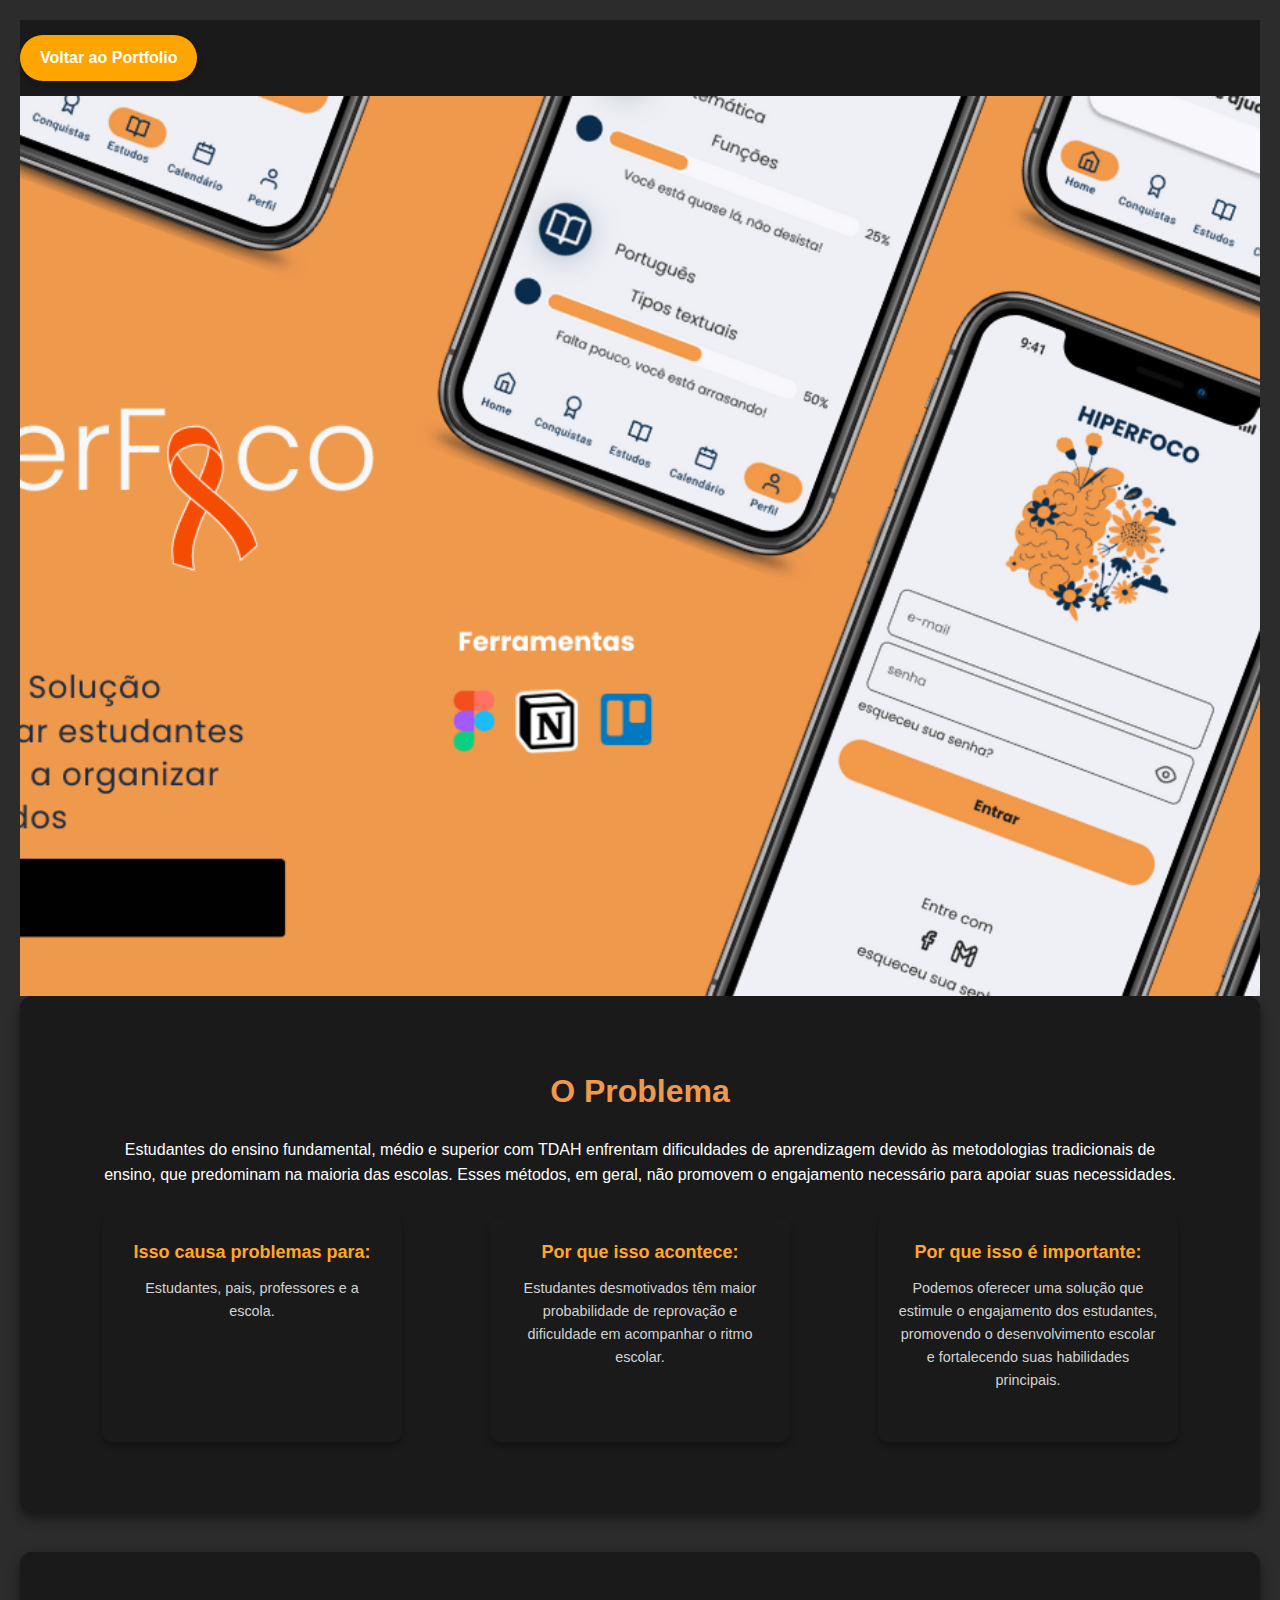
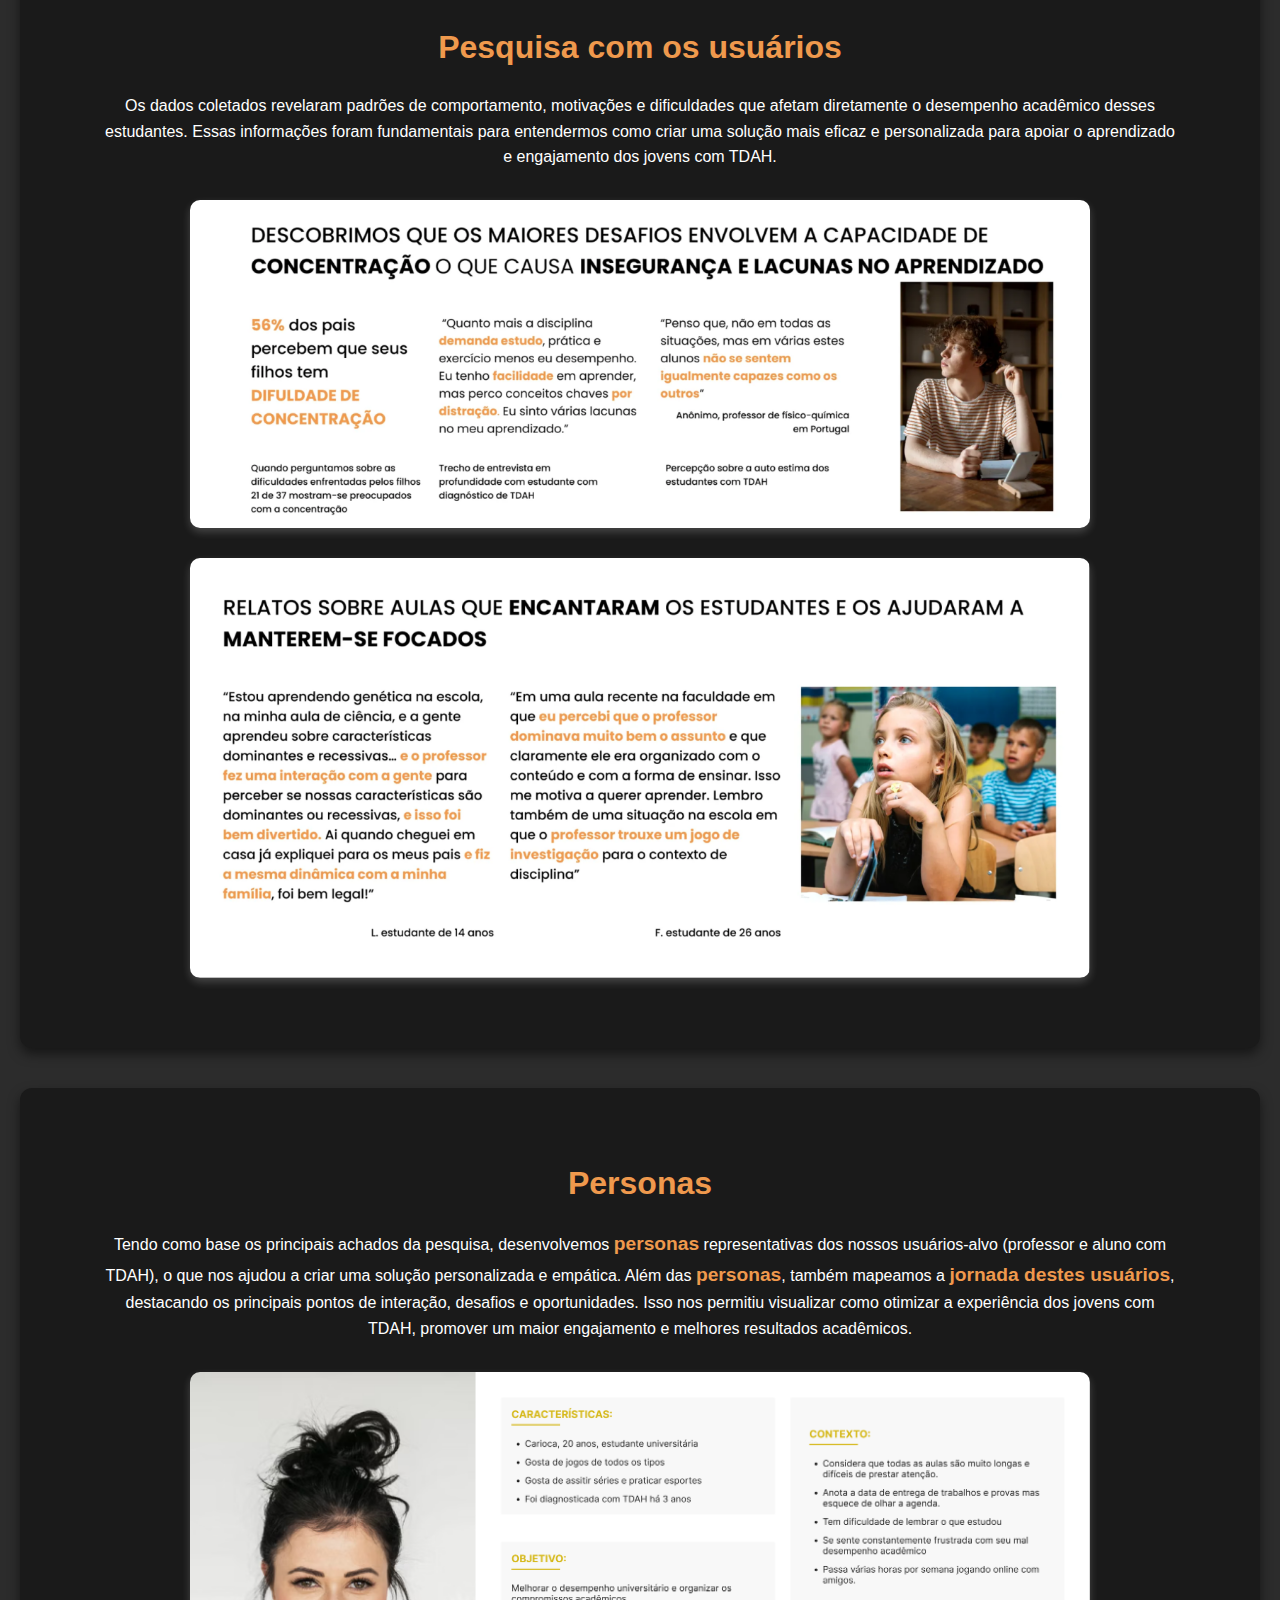
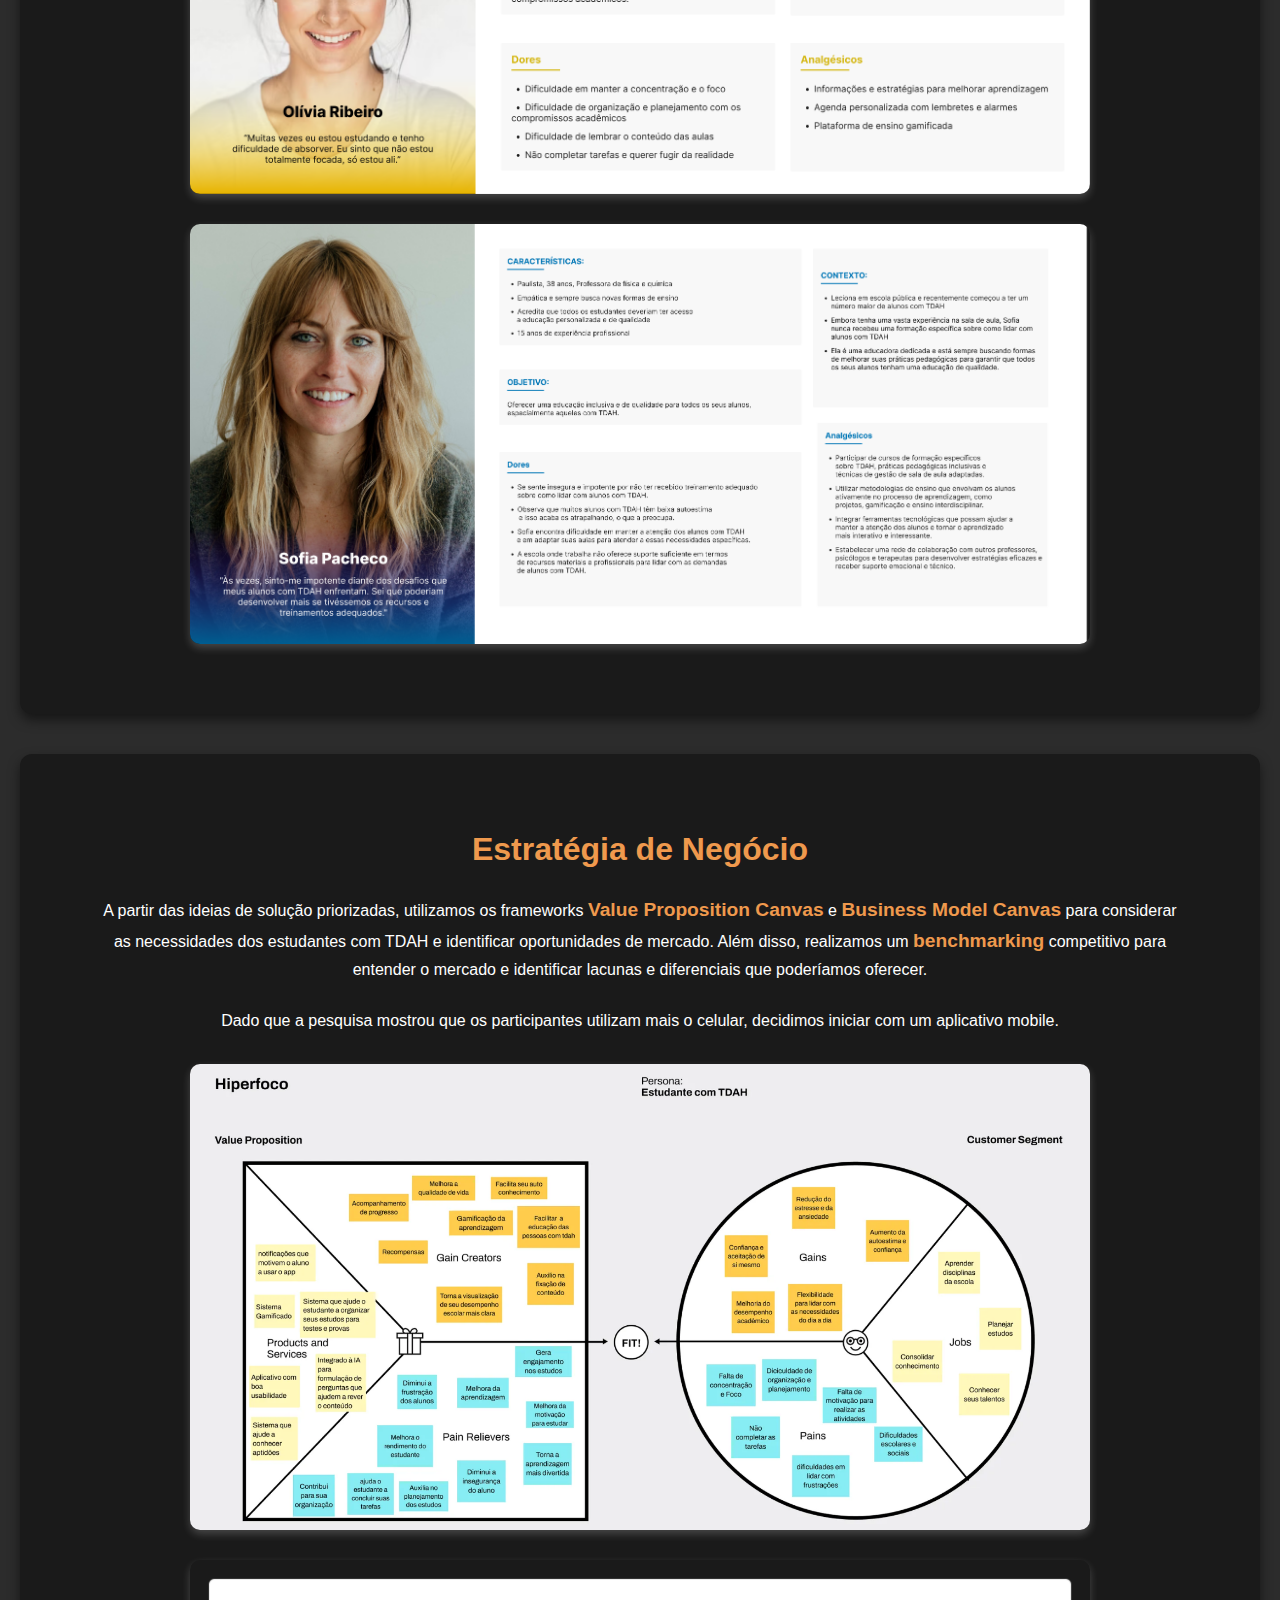
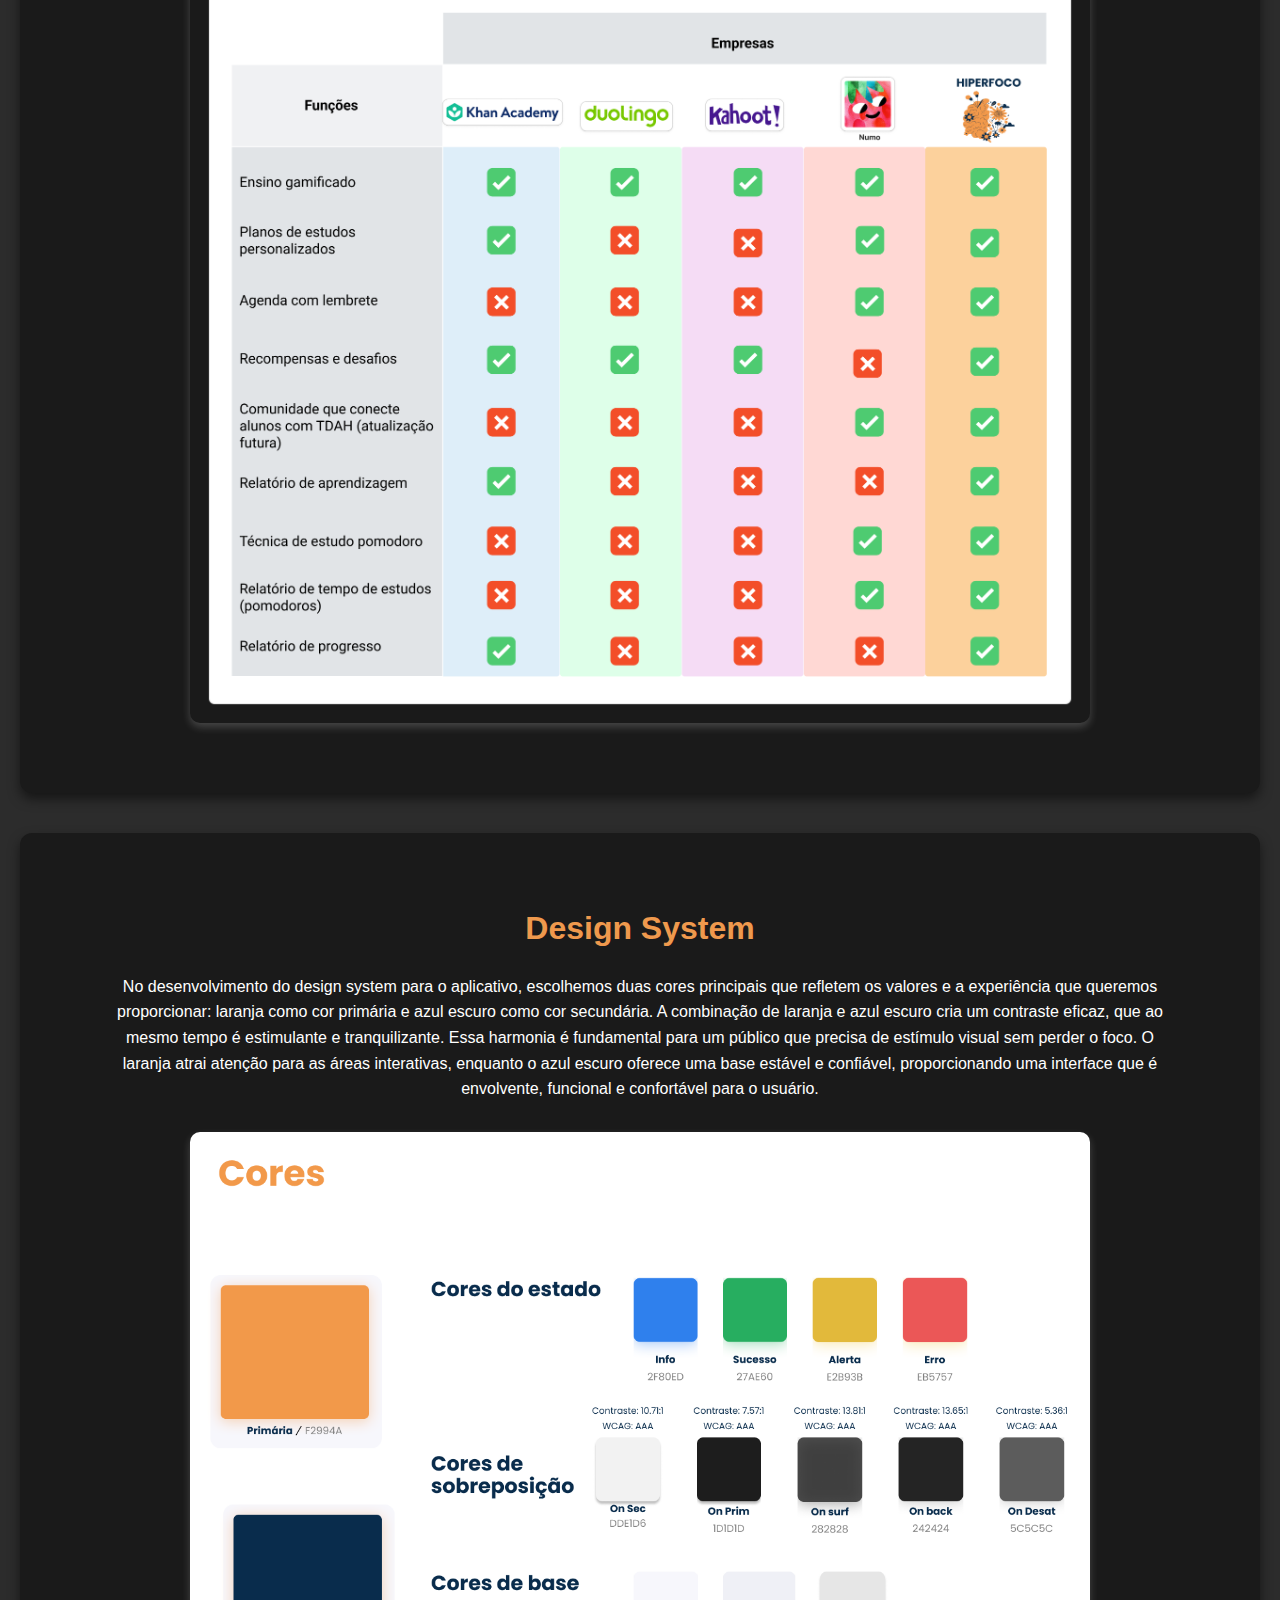
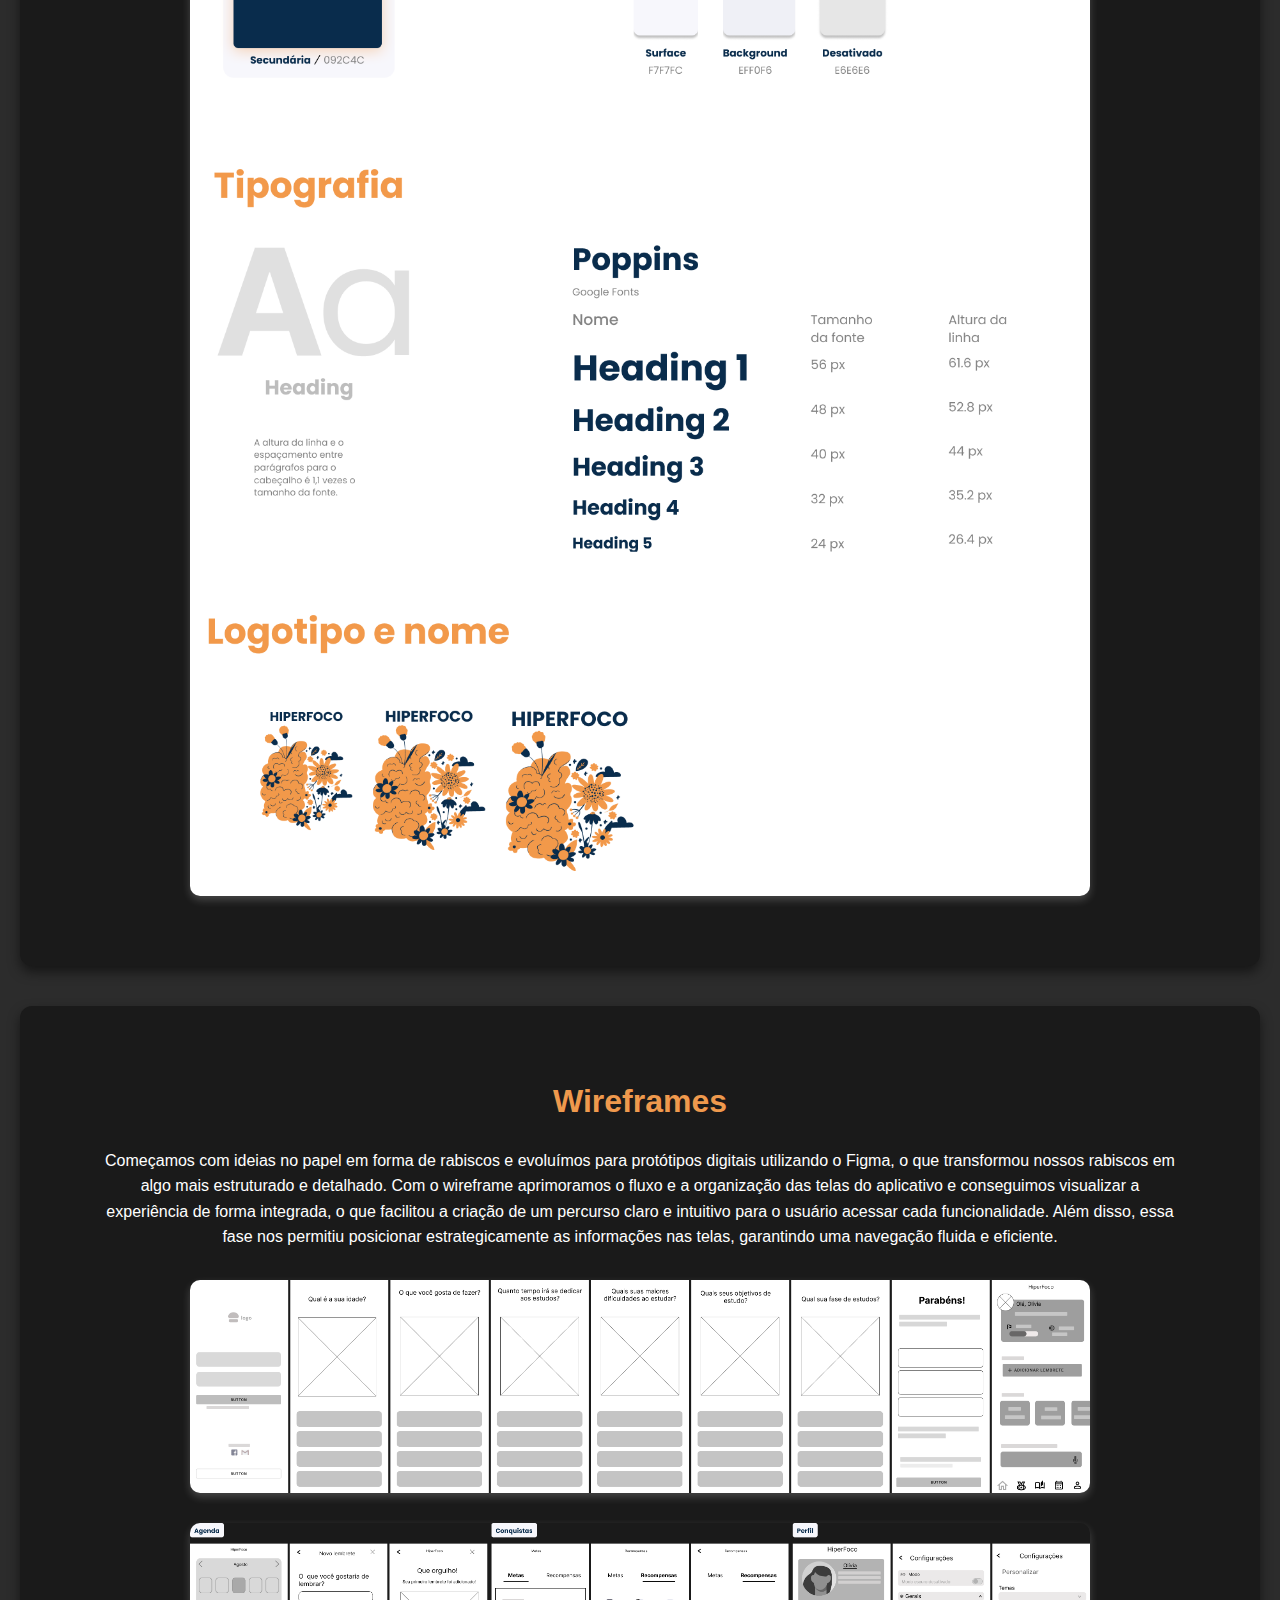
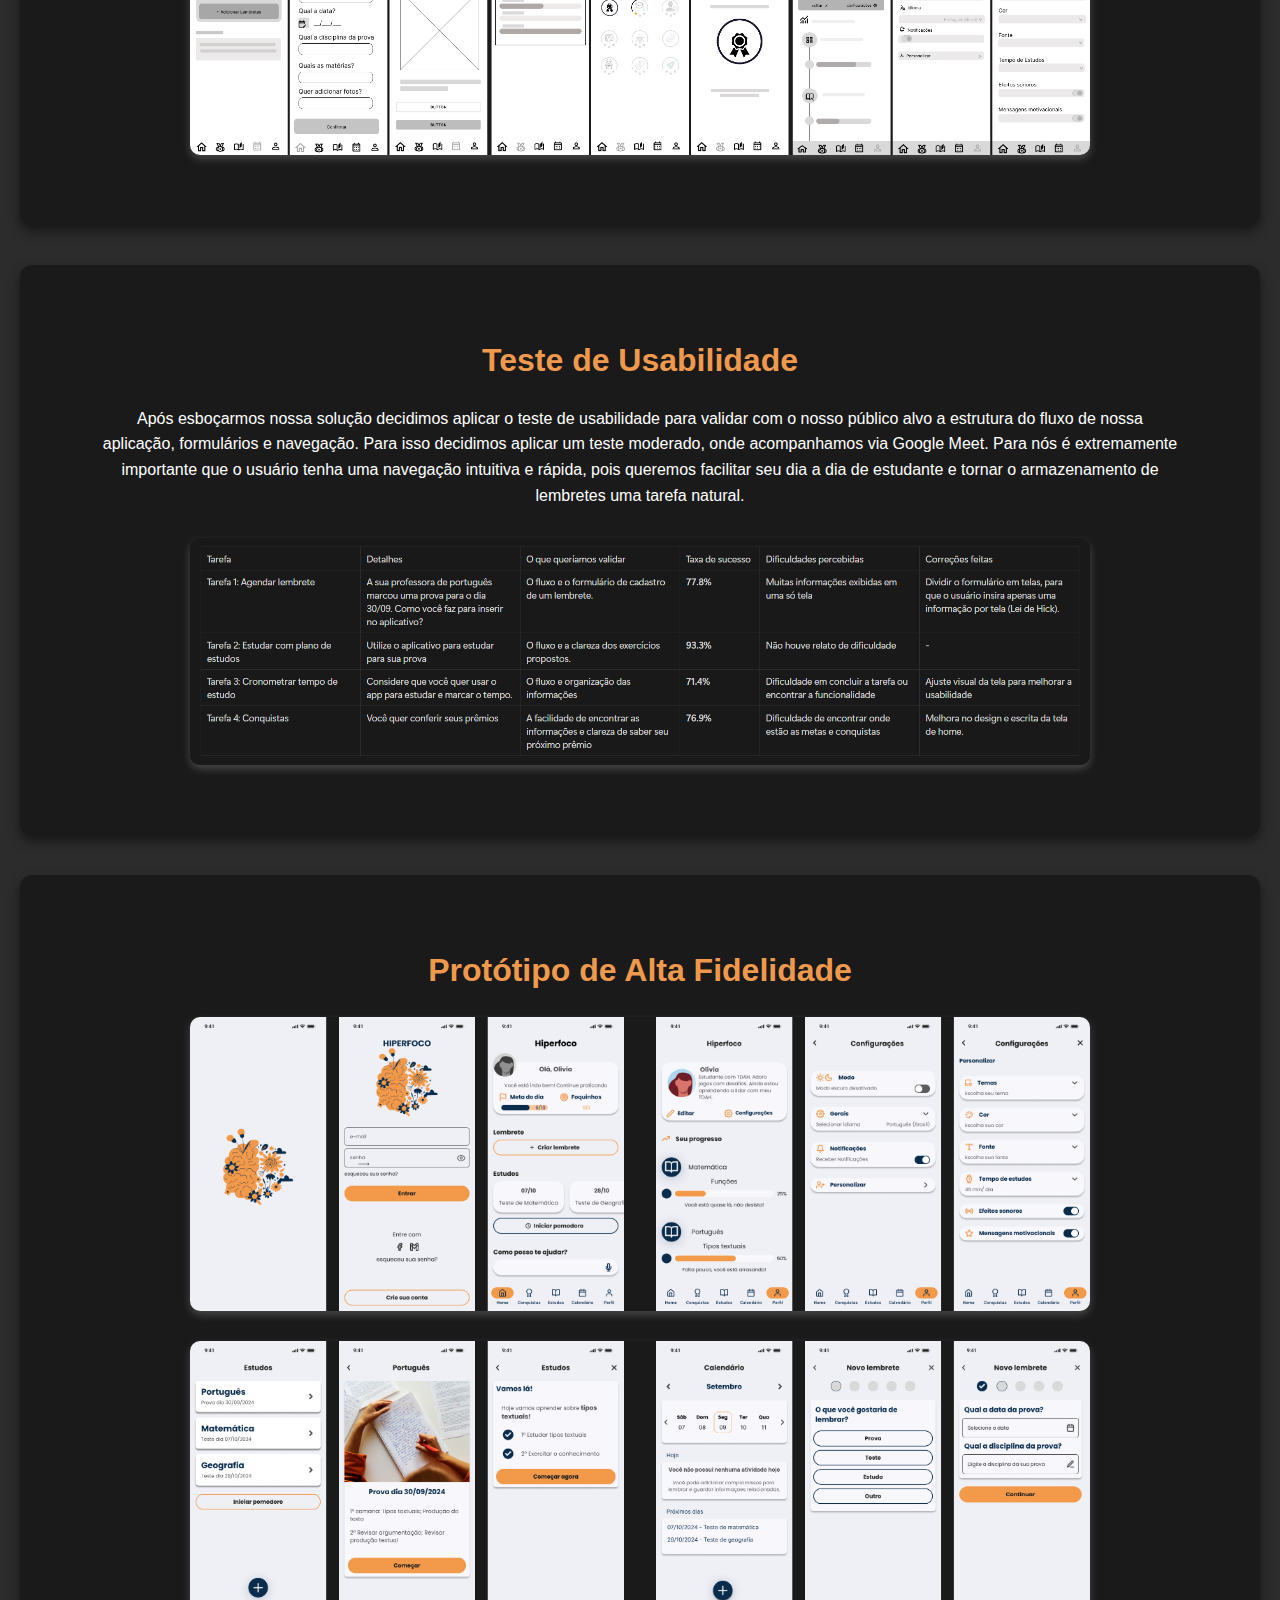
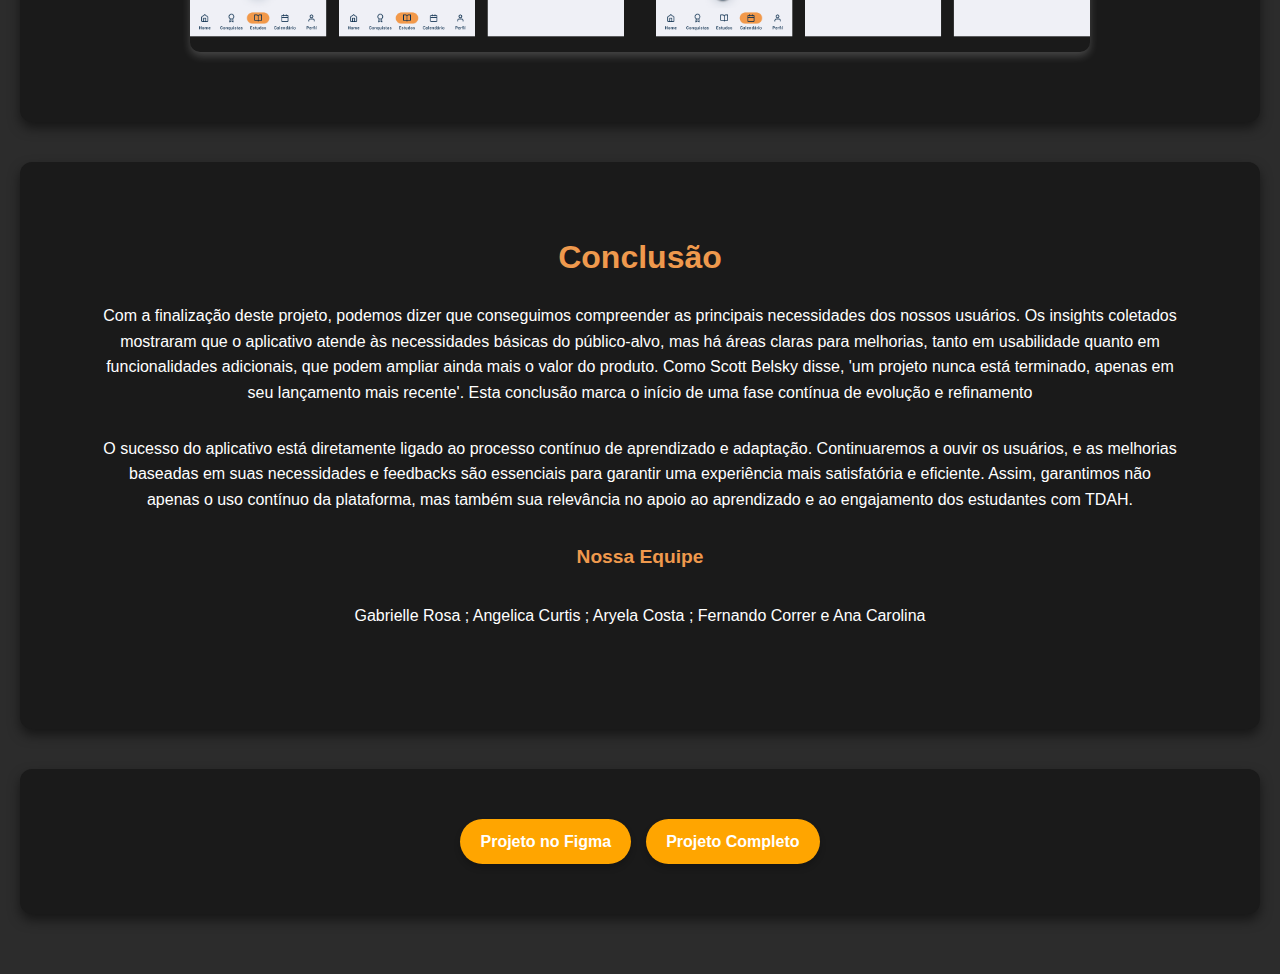
==== Projetos/Projeto 1.html @ 7b213ba6 "Primeiro commit" ====
<!DOCTYPE html>
<html lang="pt-br">
<head>
    <meta charset="UTF-8">
    <meta name="viewport" content="width=device-width, initial-scale=1.0">
    <link rel="stylesheet" href="styles.css">
    <title>Case TDAH</title>
</head>
<body>
    
    <header>
        <div class="interface">
            <!-- Adicione o conteúdo do cabeçalho aqui -->
            <nav>
                <ul>
                    <a href="https://www.figma.com/proto/Q6HJjfifJqoUzjYEDgaZYk/UI-Design" target="_blank" class="button">
                        Voltar ao Portfolio
                    </a> <!-- Links de navegação -->
                </ul>
            </nav>
        </div>
    </header>

    <section class="hero-site">
        <div class="interface">
            <!-- Conteúdo do banner principal -->
        </div>
    </section>

    

   <!-- Problema -->
   <section id="problema" class="section">
    <div class="container">
        <h2>O Problema</h2>
        <p>
            Estudantes do ensino fundamental, médio e superior com TDAH enfrentam dificuldades de aprendizagem devido às metodologias tradicionais de ensino, que predominam na maioria das escolas. Esses métodos, em geral, não promovem o engajamento necessário para apoiar suas necessidades.
         </p>
        <div class="cards">
            <div class="card">
                <h3>Isso causa problemas para:</h3>
                <p>Estudantes, pais, professores e a escola.</p>
            </div>
            <div class="card">
                <h3>Por que isso acontece:</h3>
                <p>Estudantes desmotivados têm maior probabilidade de reprovação e dificuldade em acompanhar o ritmo escolar.</p>
            </div>
            <div class="card">
                <h3>Por que isso é importante:</h3>
                <p>Podemos oferecer uma solução que estimule o engajamento dos estudantes, promovendo o desenvolvimento escolar e fortalecendo suas habilidades principais.</p>
            </div>
        </div>
    </div>
</section>

<!-- Pesquisa com usuários -->
<section id="pesquisa" class="section">
    <div class="container">
        <h2>Pesquisa com os usuários</h2>
        <p>
            Os dados coletados revelaram padrões de comportamento, motivações e dificuldades que afetam diretamente o desempenho acadêmico desses estudantes.
            Essas informações foram fundamentais para entendermos como criar uma solução mais eficaz e personalizada para apoiar o aprendizado e engajamento dos jovens com TDAH.
         </p>
        <div class="images">
            <img src="imag/menino.png" alt="Menino" class="image">
            <img src="imag/meeeeniiina.png" alt="Menina" class="image">
        </div>
    </div>
</section>

<!-- Personas -->
<section id="personas" class="section">
    <div class="container">
        <h2>Personas</h2>
        <p>
            Tendo como base os principais achados da pesquisa, desenvolvemos 
            <span class="highlight">personas</span> representativas dos nossos usuários-alvo (professor e aluno com TDAH), o que nos ajudou a criar uma solução personalizada e empática.
       
            Além das <span class="highlight">personas</span>, também mapeamos a 
            <span class="highlight">jornada destes usuários</span>, destacando os principais pontos de interação, desafios e oportunidades. Isso nos permitiu visualizar como otimizar a experiência dos jovens com TDAH, promover um maior engajamento e melhores resultados acadêmicos.
        </p>
        <div class="images">
            <img src="imag/estudantecert.png" alt="Estudante" class="image">
            <img src="imag/professssss.png" alt="Professor" class="image">
        </div>
    </div>
</section>


<!-- Estratégia de Negócio -->
<section id="estrategia" class="section">
    <div class="container">
        <h2>Estratégia de Negócio</h2>
        <p>
            A partir das ideias de solução priorizadas, utilizamos os frameworks 
            <span class="highlight">Value Proposition Canvas</span> e 
            <span class="highlight">Business Model Canvas</span> para considerar as necessidades dos estudantes com TDAH e identificar oportunidades de mercado. Além disso, realizamos um 
            <span class="highlight">benchmarking</span> competitivo para entender o mercado e identificar lacunas e diferenciais que poderíamos oferecer.
            <br><br>
            Dado que a pesquisa mostrou que os participantes utilizam mais o celular, decidimos iniciar com um aplicativo mobile.
        </p>
        <div class="images">
            <img src="imag/canva.png" alt="Canvas 1" class="image">
            <img src="imag/certo rival.png" alt="Canvas 2" class="image">
        </div>
    </div>
</section>

<!-- Design System -->
<section id="design-system" class="section">
    <div class="container">
        <h2>Design System</h2>
        <p>
            No desenvolvimento do design system para o aplicativo,  escolhemos duas cores principais que refletem os valores e a experiência que queremos proporcionar: laranja como cor primária e azul escuro como cor secundária.

A combinação de laranja e azul escuro cria um contraste eficaz, que ao mesmo tempo é estimulante e tranquilizante. Essa harmonia é fundamental para um público que precisa de estímulo visual sem perder o foco. O laranja atrai atenção para as áreas interativas, enquanto o azul escuro oferece uma base estável e confiável, proporcionando uma interface que é envolvente, funcional e confortável para o usuário. 
  </p>
        <div class="images">
            <img src="imag/limok.png" alt="Design System" class="image">
        </div>
    </div>
</section>

<!-- Wireframes -->
<section id="wireframes" class="section">
    <div class="container">
        <h2>Wireframes</h2>
        <p> Começamos com ideias no papel em forma de rabiscos e evoluímos para protótipos digitais utilizando o Figma, o que transformou nossos rabiscos em algo mais estruturado e detalhado. Com o wireframe aprimoramos o fluxo e a organização das telas do aplicativo e conseguimos visualizar a experiência de forma integrada, o que facilitou a criação de um percurso claro e intuitivo para o usuário acessar cada funcionalidade. Além disso, essa fase nos permitiu posicionar estrategicamente as informações nas telas, garantindo uma navegação fluida e eficiente.

        </p>
        <div class="images">
            <img src="imag/Group 263.png" alt="Wireframe 1" class="image">
            <img src="imag/fffffffffffffff.png" alt="Wireframe 2" class="image">
        </div>
    </div>
</section>

<!-- Teste de Usabilidade -->
<section id="usabilidade" class="section">
    <div class="container">
        <h2>Teste de Usabilidade</h2>
        <p>Após esboçarmos nossa solução decidimos aplicar o teste de usabilidade para validar com o nosso público alvo  a estrutura do fluxo de nossa aplicação, formulários e navegação. Para isso decidimos aplicar um teste moderado, onde acompanhamos via Google Meet. Para nós é extremamente importante que o usuário tenha uma navegação intuitiva e rápida, pois queremos facilitar seu dia a dia de estudante e tornar o armazenamento de lembretes uma tarefa natural.

        </p>
        <div class="images">
            <img src="imag/Captura de tela 2024-12-03 204440.png" alt="Teste de Usabilidade" class="image">
        </div>
    </div>
</section>

<!-- Protótipo de Alta Fidelidade -->
<section id="prototipo" class="section">
    <div class="container">
        <h2>Protótipo de Alta Fidelidade</h2>
        <div class="images">
            <img src="imag/altafideli1.png" alt="Protótipo Alta Fidelidade 1" class="image">
            <img src="imag/altafideli2.png" alt="Protótipo Alta Fidelidade 2" class="image">
        </div>
    </div>
</section>

<!-- Conclusão -->
<section id="conclusao" class="section">
    <div class="container">
        <h2>Conclusão</h2>
        <p>
            Com a finalização deste projeto, podemos dizer que conseguimos compreender as principais necessidades dos nossos usuários. Os insights coletados mostraram que o aplicativo atende às necessidades básicas do público-alvo, mas há áreas claras para melhorias, tanto em usabilidade quanto em funcionalidades adicionais, que podem ampliar ainda mais o valor do produto. 
            Como Scott Belsky disse, 'um projeto nunca está terminado, apenas em seu lançamento mais recente'. Esta conclusão marca o início de uma fase contínua de evolução e refinamento
         </p>
         <p>O sucesso do aplicativo está diretamente ligado ao processo contínuo de aprendizado e adaptação. Continuaremos a ouvir os usuários, e as melhorias baseadas em suas necessidades e feedbacks são essenciais para garantir uma experiência mais satisfatória e eficiente. Assim, garantimos não apenas o uso contínuo da plataforma, mas também sua relevância no apoio ao aprendizado e ao engajamento dos estudantes com TDAH. 
            
         </p>
        <p><span class="highlight">Nossa Equipe</span></p>
        <p>Gabrielle Rosa ; Angelica Curtis ; Aryela Costa ; Fernando Correr e Ana Carolina</p>

    </div>
</section>

<footer id="sites" class="section">
    <div class="footer-buttons">
        <a href="https://www.figma.com/proto/Q6HJjfifJqoUzjYEDgaZYk/UI-Design?content-scaling=responsive&kind=proto&node-id=125-531&page-id=1%3A3&scaling=scale-down&starting-point-node-id=1115%3A4169" target="_blank" class="button">
            Projeto no Figma
        </a>
        <a href="https://tranquil-umbra-c56.notion.site/Hiperfoco-Solu-o-para-ajudar-estudantes-com-TDAH-a-organizar-seus-estudos-2d78034c44f841b48cb420466edd7f2b#11bf9e0f04d18043a56be57441737a39" target="_blank" class="button">
            Projeto Completo
        </a>
    

    </div>
</footer>




</body>
</html>
---- Projetos/styles.css ----
* {
    margin: 0;
    padding: 0;
    box-sizing: border-box;
}

body {
    background-color: black;
}

.interface {
    max-width: 1280px;
    margin: 0 auto;
}

/* Estilo do header */
header {
    width: 100%;
    padding: 40px 0;
    position: fixed;
    top: 0;
    left: 0;
}

header .interface {
    display: flex;
    justify-content: space-between;
    align-items: center;
}

p {
  text-align: left;
}


/*Estilo hero */
section.hero-site{
    height: 100vh;
    background-image: url(imag/My\ site.png);
    background-repeat: no-repeat;
    background-size: cover;
    background-position: center;
}


.container {
  text-align: left;
}


/* Container principal */
.frame-34 {
    display: flex;
    flex-wrap: wrap;
    justify-content: space-between;
    gap: 40px;
    align-items: flex-start;
    margin: 100px auto;
    padding: 20px;
    max-width: 1200px;
    box-sizing: border-box;
  }
  
  /* Título */
  .problema {
    color: #ef994d;
    font-family: "Poppins-Regular", sans-serif;
    font-size: 32px;
    font-weight: 700;
    margin-bottom: 20px;
    text-align: center;
    width: 25%;
  }
  
  /* Descrição */
  .descricao {
    color: #ffffff;
    font-family: "Poppins-Regular", sans-serif;
    font-size: 20px;
    line-height: 1.5;
    margin-bottom: 30px;
    text-align: justify;
    width: 100%;
  }
  
  /* Colunas */
  .coluna {
    flex: 1;
    max-width: 32%;
    padding: 15px;
    box-sizing: border-box;
    background-color: rgba(255, 255, 255, 0.1);
    border-radius: 8px;
  }
  
  /* Estilo do título da coluna */
  .coluna span {
    font-family: "Poppins-Bold", sans-serif;
    font-size: 24px;
    color: #ffffff;
    display: block;
    margin-bottom: 10px;
  }
  
  /* Estilo do conteúdo com imagem */
  .coluna-conteudo {
    display: flex;
    align-items: center;
    gap: 10px; /* Espaço entre a imagem e o texto */
  }
  
  .imagem-coluna {
    width: 100px; /* Tamanho da imagem */
    height: 100px;
    flex-shrink: 0; /* Impede a imagem de redimensionar */
  }
  
  /* Texto das colunas */
  .coluna p {
    font-family: "Poppins-Regular", sans-serif;
    font-size: 18px;
    color: #ffffff;
    line-height: 1.5;
  }
  
  /* Estilo Responsivo */
  @media (max-width: 768px) {
    .frame-34 {
      flex-direction: column;
      gap: 20px;
      padding: 10px;
    }
    .coluna {
      max-width: 100%;
    }
  }


/* Hero Section (Capa Principal) */
.hero-site {
  width: 100%;
  height: auto; /* Altura ajustável automaticamente */
  background-image: url('sua-imagem.jpg'); /* Substitua pelo caminho correto da imagem */
  background-size: cover; /* Faz a imagem preencher o espaço */
  background-position: center; /* Centraliza a imagem */
  background-repeat: no-repeat; /* Evita repetição da imagem */
  display: flex;
  justify-content: center;
  align-items: center;
  position: relative;
}

/* Responsividade para o Hero Section */
@media screen and (max-width: 768px) {
  .hero-site {
      height: 200px; /* Reduz a altura da imagem em telas menores */
  }
}



/* Estilo base */
.section {
  padding: 20px;
  background-color: #121212;
  color: #ffffff;
}

.section h2 {
  font-size: 24px;
  text-align: center;
  color: #ff8c00;
  margin-bottom: 20px;
}

.section p {
  text-align: center;
  font-size: 16px;
  margin-bottom: 20px;
}

/* Container de cards */
.cards {
  display: flex;
  justify-content: space-between;
  gap: 20px;
  flex-wrap: wrap; /* Permite que os cards quebrem para a próxima linha */
}

/* Estilo individual de cards */
.card {
  flex: 1;
  min-width: 250px; /* Largura mínima para evitar que os cards fiquem muito pequenos */
  max-width: 300px; /* Limite máximo para manter um bom layout */
  background-color: #1e1e1e;
  padding: 20px;
  border-radius: 10px;
  box-shadow: 0 4px 10px rgba(0, 0, 0, 0.5);
  text-align: center;
}

.card h3 {
  font-size: 18px;
  color: #ff8c00;
  margin-bottom: 10px;
}

.card p {
  font-size: 14px;
  color: #d3d3d3;
}

/* Estilo responsivo para telas menores */
@media (max-width: 768px) {
  .cards {
      flex-direction: column; /* Empilha os cards verticalmente */
      align-items: center;
  }

  .card {
      width: 100%; /* Cards ocupam toda a largura do container */
      max-width: none; /* Remove limite máximo em dispositivos menores */
      margin-bottom: 20px; /* Espaço entre os cards */
  }
}








/* Global reset */
* {
  margin: 0;
  padding: 0;
  box-sizing: border-box;
}

body {
  font-family: "Poppins", sans-serif;
  line-height: 1.6;
  background-color: #000; /* Fundo preto */
  color: #fff; /* Texto branco */
}

.container {
  max-width: 1200px; /* Aumenta a largura máxima */
  margin: 0 auto;
  padding: 20px;
}

.section {
  margin-bottom: 40px;
  background: #1a1a1a; /* Fundo cinza escuro */
  padding: 30px;
  border-radius: 12px;
  box-shadow: 0 6px 12px rgba(0, 0, 0, 0.5);
  width: 100%; /* Ocupa a largura total do container */
}

.title {
  color: #ef994d; /* Cor laranja para destaque */
  font-size: 36px;
  font-weight: 600;
  margin-bottom: 20px;
  text-align: center;
}

.description {
  font-size: 20px;
  color: #d9d9d9; /* Cinza claro */
  margin-bottom: 30px;
  text-align: center;
  line-height: 1.8;
}

.images {
  display: flex;
  flex-direction: column; /* Imagens empilhadas */
  gap: 30px; /* Espaçamento entre as imagens */
  align-items: center; /* Centraliza as imagens horizontalmente */
}

.image {
  width: 95%; /* Quase toda a largura da seção */
  max-width: 900px; /* Define um limite máximo */
  height: auto;
  border-radius: 10px;
  box-shadow: 0 4px 8px rgba(255, 255, 255, 0.2);
  cursor: pointer;
  transition: transform 0.3s ease, box-shadow 0.3s ease;
}

.image:hover {
  transform: scale(1.05); /* Efeito de zoom ao passar o mouse */
  box-shadow: 0 6px 12px rgba(255, 255, 255, 0.4);
}

/* Modal para zoom */
.modal {
  display: none; /* Modal escondido por padrão */
  position: fixed;
  top: 0;
  left: 0;
  width: 100%;
  height: 100%;
  background-color: rgba(0, 0, 0, 0.9); /* Fundo escuro transparente */
  justify-content: center;
  align-items: center;
  z-index: 1000;
}

.modal img {
  max-width: 90%;
  max-height: 90%;
  border-radius: 10px;
  box-shadow: 0 8px 16px rgba(255, 255, 255, 0.5);
}

.modal:target {
  display: flex; /* Exibe o modal quando a imagem é clicada */
}


/* Reset Geral */
* {
  margin: 0;
  padding: 0;
  box-sizing: border-box;
}

body {
  font-family: "Poppins", sans-serif;
  line-height: 1.6;
  color: #fff;
  background-color: #121212;
}

.container {
  width: 90%;
  max-width: 1200px;
  margin: 0 auto;
}

/* Header */
header {
  background-color: #1a1a1a;
  padding: 15px 0;
  position: sticky;
  top: 0;
  z-index: 1000;
}

.nav-links {
  list-style: none;
  display: flex;
  justify-content: space-around;
}

.nav-links a {
  text-decoration: none;
  color: #ef994d;
  font-weight: 500;
}

.nav-links a:hover {
  color: #ffa726;
}

/* Hero Section */
.hero {
  background: url('imag/hero-bg.jpg') no-repeat center/cover;
  text-align: center;
  padding: 100px 20px;
  color: #fff;
}

.hero h1 {
  font-size: 2.5rem;
  margin-bottom: 10px;
}

.hero p {
  font-size: 1.2rem;
}

/* Section */
.section {
  padding: 50px 0;
}

.section h2 {
  font-size: 2rem;
  margin-bottom: 20px;
  text-align: center;
  color: #ef994d;
}

.section p {
  font-size: 1rem;
  text-align: center;
  margin-bottom: 30px;
}

/* Cards */
.cards {
  display: flex;
  justify-content: space-between;
  gap: 20px;
}

.card {
  background: #1a1a1a;
  padding: 20px;
  border-radius: 10px;
  flex: 1;
  text-align: center;
  box-shadow: 0 4px 6px rgba(0, 0, 0, 0.3);
}

.card h3 {
  margin-bottom: 10px;
  color: #ffa726;
}

.card p {
  font-size: 0.9rem;
}

/* Image Grid */
.image-grid {
  display: grid;
  grid-template-columns: repeat(auto-fit, minmax(200px, 1fr));
  gap: 20px;
}

.image-grid img {
  width: 100%;
  border-radius: 10px;
}

/* Footer */
footer {
  background: #1a1a1a;
  padding: 15px 0;
  text-align: center;
  color: #ccc;
  font-size: 0.9rem;
}

/* Botão */
.button {
  display: inline-block;
  background: #ef994d;
  color: #fff;
  padding: 10px 20px;
  border-radius: 5px;
  text-decoration: none;
  font-weight: bold;
  text-align: center;
}

.button:hover {
  background: #ffa726;
}



/* Reset e boas práticas */
* {
  box-sizing: border-box;
  margin: 0;
  padding: 0;
}

body {
  font-family: "Poppins", sans-serif;
  line-height: 1.6;
  background-color: #2c2c2c; /* Ajuste ao contexto */
  color: #ffffff;
}

/* Estilo para o container principal */
.business-strategy {
  max-width: 800px;
  margin: 0 auto;
  padding: 20px;
  text-align: left;
}

.business-strategy h2 {
  color: #ef994d;
  font-size: 32px;
  font-weight: 600;
  margin-bottom: 15px;
}

.business-strategy p {
  font-size: 18px;
  margin-bottom: 15px;
  color: #ffffff;
}

.design-image {
  display: block;
  max-width: 100%;
  height: auto;
  margin-top: 20px;
}


/* Reset e boas práticas */
* {
  box-sizing: border-box;
  margin: 0;
  padding: 0;
}

body {
  font-family: "Poppins", sans-serif;
  line-height: 1.6;
  background-color: #2c2c2c; /* Ajustável ao contexto */
  color: #ffffff;
  padding: 20px;
}

/* Seções gerais */
.section {
  margin-bottom: 40px;
}

.section-title {
  font-size: 32px;
  font-weight: 600;
  color: #ef994d;
  margin-bottom: 20px;
}

.section-image {
  display: block;
  max-width: 100%;
  height: auto;
  margin: 10px 0;
}



/* Reset e boas práticas */
* {
  box-sizing: border-box;
  margin: 0;
  padding: 0;
}

body {
  font-family: "Poppins", sans-serif;
  line-height: 1.6;
  background-color: #2c2c2c;
  color: #ffffff;
  padding: 20px;
}

/* Link do Figma */
.figma-link a {
  display: inline-block;
  color: #ef994d;
  text-decoration: none;
  font-size: 24px;
  font-weight: 500;
  margin-bottom: 20px;
}

.figma-link a:hover {
  text-decoration: underline;
}

/* Seções gerais */
.section {
  margin-bottom: 40px;
}

.section-title {
  font-size: 32px;
  font-weight: 600;
  color: #ef994d;
  margin-bottom: 20px;
}

.section-content {
  font-size: 24px;
  color: #ffffff;
}

.team-members {
  list-style: none;
  margin-top: 10px;
  text-align-last: left; 
}

.team-members li {
  font-size: 18px;
  margin-bottom: 10px;
  color: #ffffff;
  text-align-last: left; 
}



.case-link {
  font-family: "Poppins", sans-serif;
  font-size: 24px;
  font-weight: 400;
  color: #ffffff;
  text-align: left;
  position: relative;
}

.case-link a {
  color: #ef994d;
  text-decoration: none;
  font-weight: 500;
}

.case-link a:hover {
  text-decoration: underline;
}

.business-strategy {
  max-width: 800px;
  margin: 0 auto;
  padding: 20px;
  text-align: left;
}

.business-strategy h2 {
  color: #ef994d;
  font-size: 32px;
  font-weight: 600;
  margin-bottom: 15px;
}

.business-strategy p {
  font-size: 18px;
  margin-bottom: 15px;
  color: #ffffff;
}

/* Aplicando o efeito de zoom na imagem da estratégia de negócio */
.business-strategy .design-image {
  width: 100%;
  max-width: 100%;  /* A imagem ocupa toda a largura disponível */
  height: auto;
  border-radius: 10px;
  box-shadow: 0 4px 8px rgba(255, 255, 255, 0.2);
  cursor: pointer;
  transition: transform 0.3s ease, box-shadow 0.3s ease;
    background-color: #000; /* Cor de fundo preta */
    color: #fff; /* Cor do texto */
    text-align: center; /* Centraliza horizontalmente */
    padding: 20px; /* Adiciona espaçamento interno em todas as direções */
    box-sizing: border-box; /* Garante que o padding não altere o tamanho total da caixa */
    width: 100%; /* Faz a caixa preencher toda a largura */

  
}


/* Efeito de zoom ao passar o mouse */
.business-strategy .design-image:hover {
  transform: scale(1.05); /* A imagem será aumentada ao passar o mouse */

}

.conclusao p {
  color: #ffa726;
}

.highlight {
  color: #ef994d; /* Escolha a cor que preferir */
  font-weight: bold; /* Deixe o texto mais destacado (opcional) */
  font-size: 1.2em; /* Aumente o tamanho da fonte (opcional) */
}

/* Centraliza e estiliza apenas os botões dentro do rodapé */
.footer-buttons {
  display: flex; /* Alinha os elementos horizontalmente */
  justify-content: center; /* Centraliza os botões */
  gap: 15px; /* Espaçamento entre os botões */
}

/* Estilo dos botões */
.button {
  padding: 10px 20px;
  background-color: #ffa726;
  color: white;
  text-decoration: none;
  border-radius: 5px;
  text-align: center;
  font-weight: bold;
}


/* Estiliza os botões */
.button {
  padding: 10px 20px; /* Ajusta o espaço interno */
  background-color: #FFA500; /* Cor de fundo (laranja) */
  color: white; /* Cor do texto */
  text-decoration: none; /* Remove o sublinhado */
  border-radius: 50px; /* Deixa os cantos arredondados */
  text-align: center; /* Centraliza o texto */
  font-weight: bold; /* Deixa o texto em negrito */
  font-size: 16px; /* Aumenta o tamanho da fonte */
  border: none; /* Remove bordas externas */
  box-shadow: 0px 4px 6px rgba(0, 0, 0, 0.2); /* Adiciona sombra */
  transition: all 0.3s ease-in-out; /* Efeito suave ao passar o mouse */
}

/* Efeito ao passar o mouse */
.button:hover {
  background-color: #FF8C00; /* Muda para uma cor mais escura ao passar o mouse */
  transform: scale(1.05); /* Aumenta levemente o tamanho */
  box-shadow: 0px 6px 8px rgba(0, 0, 0, 0.3); /* Aumenta a sombra */
}
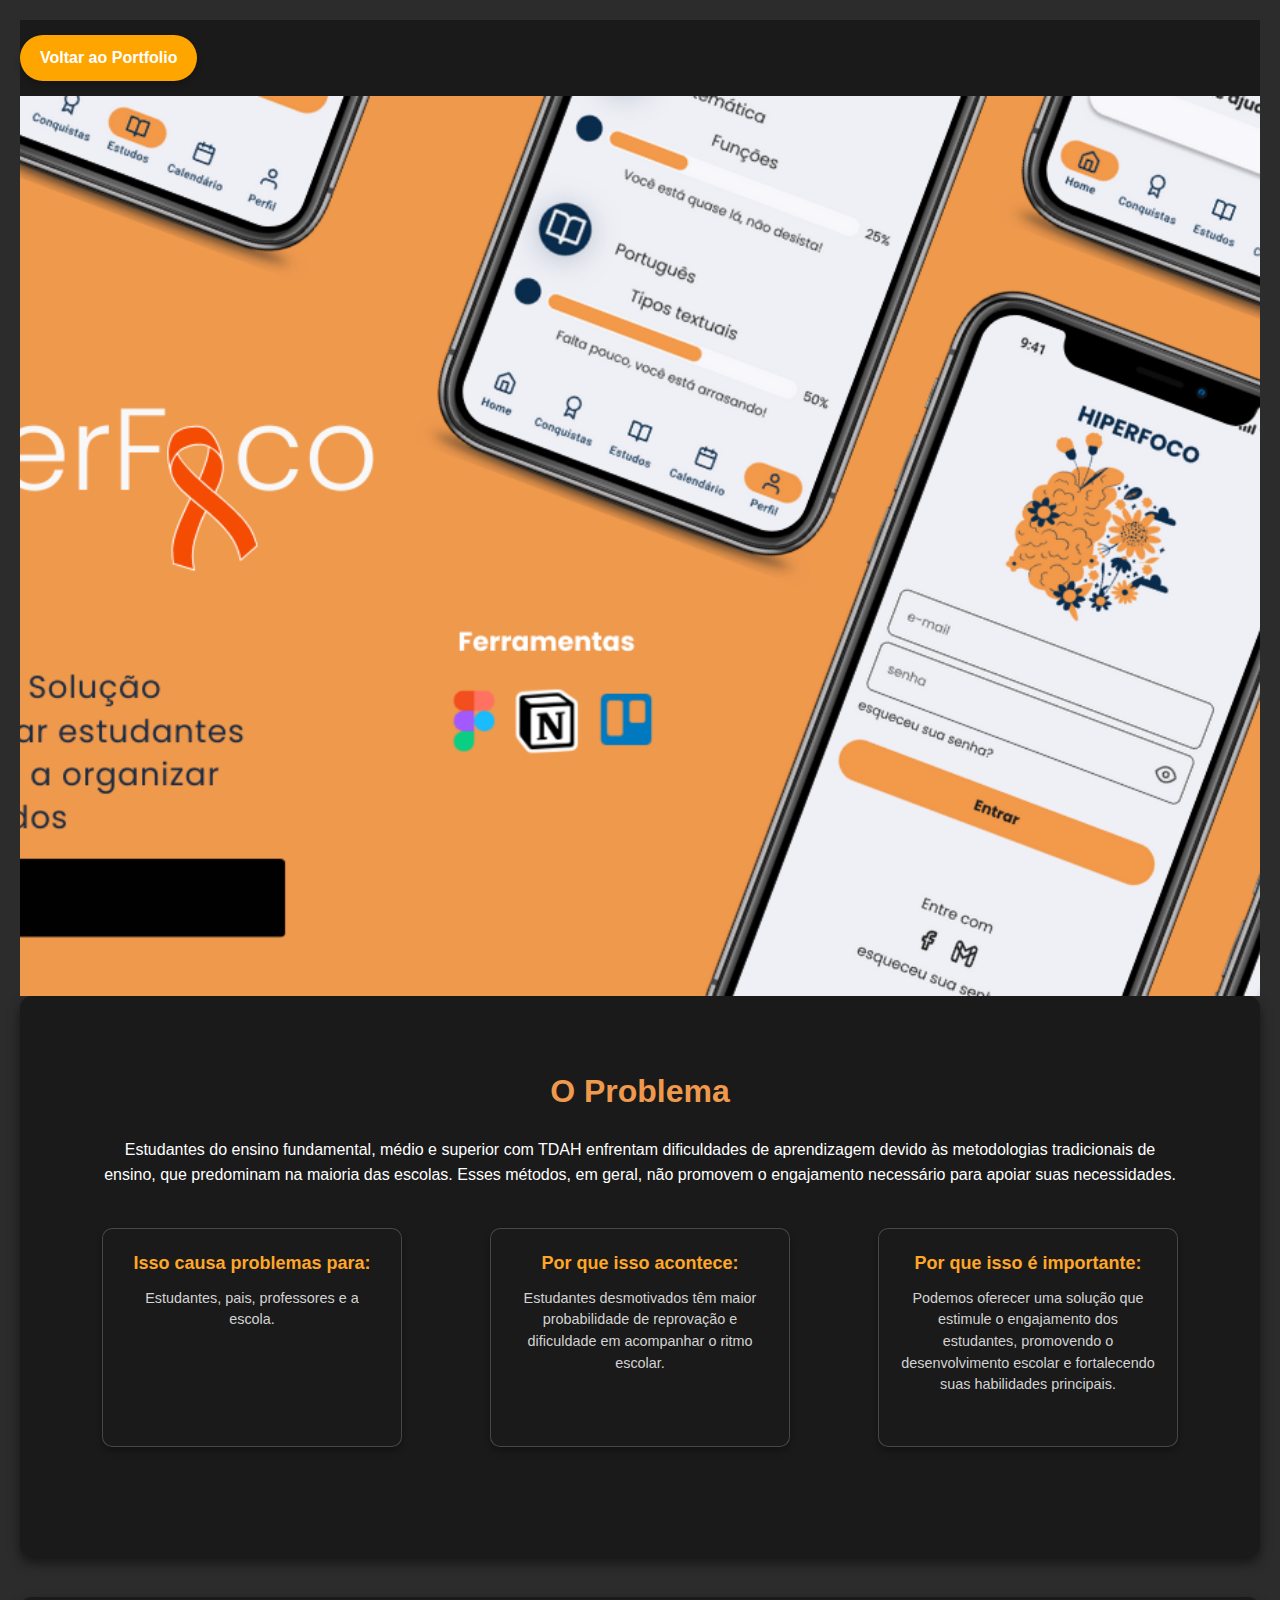
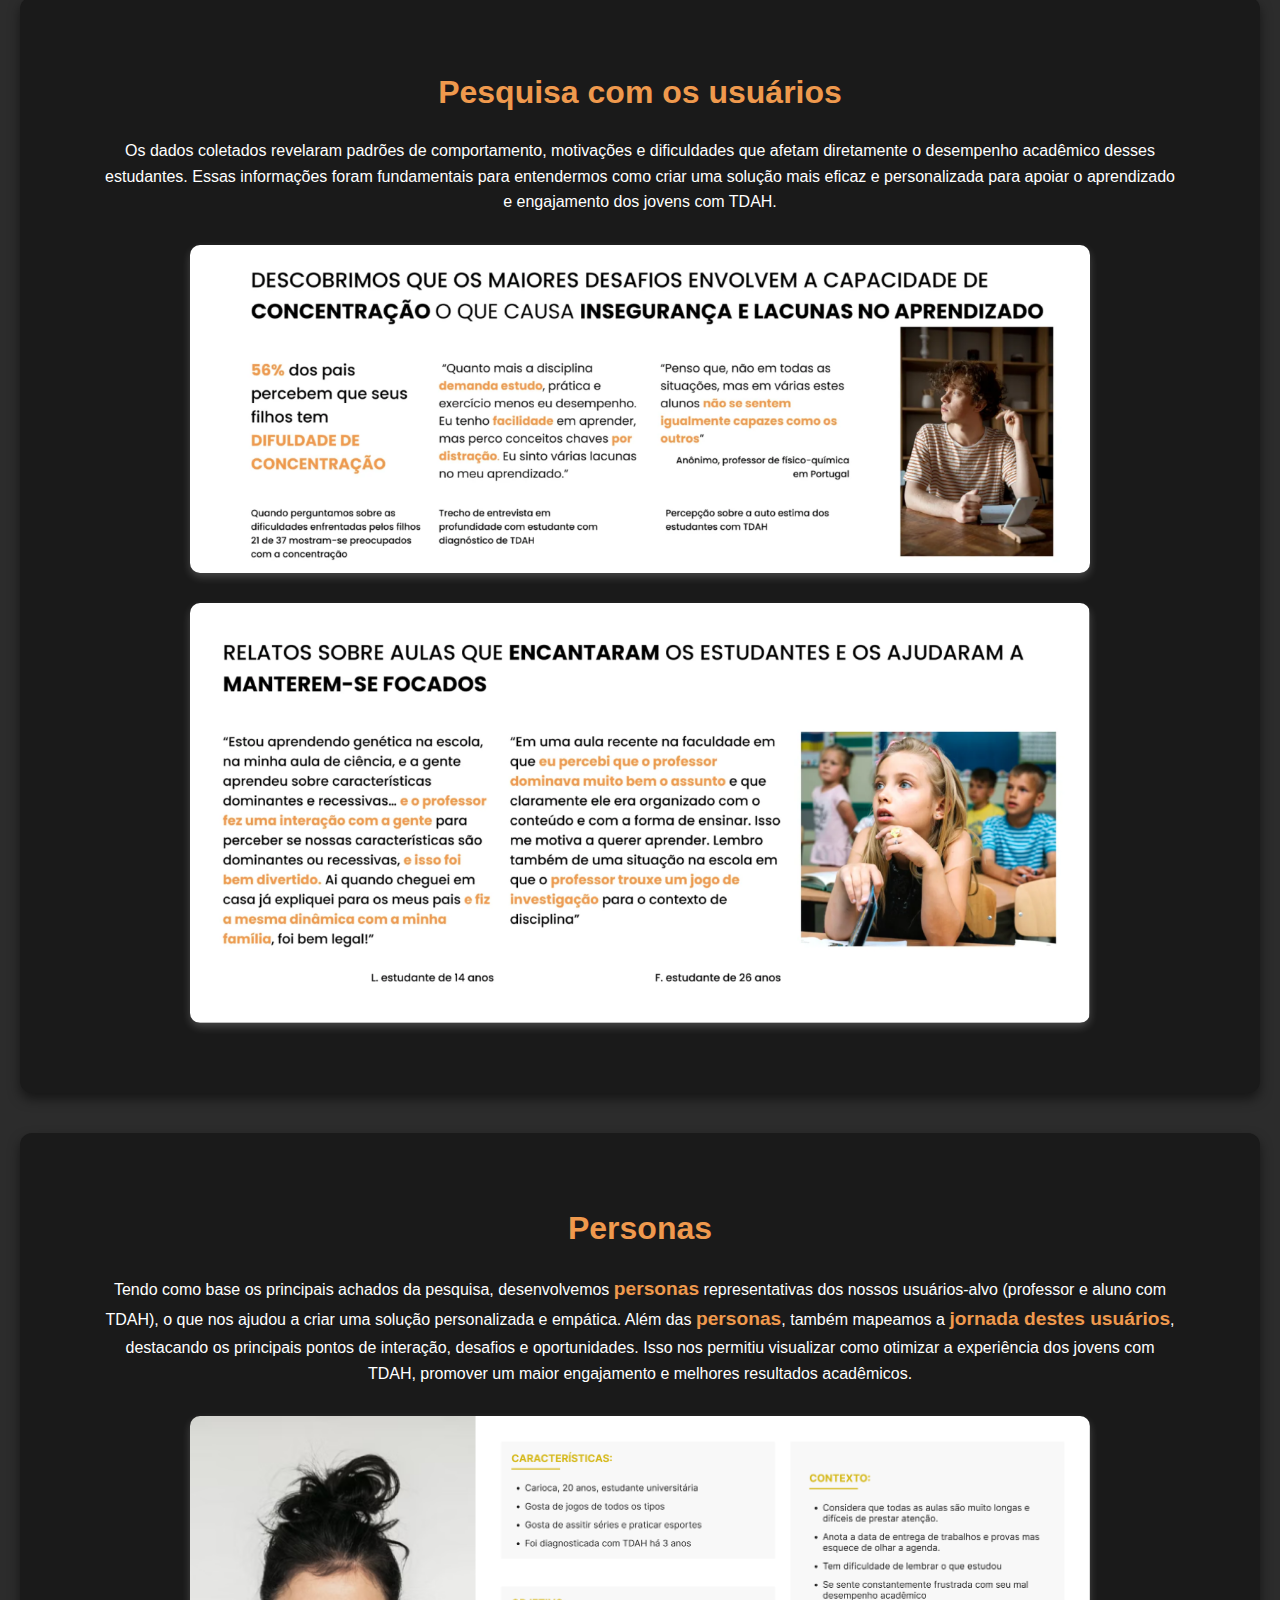
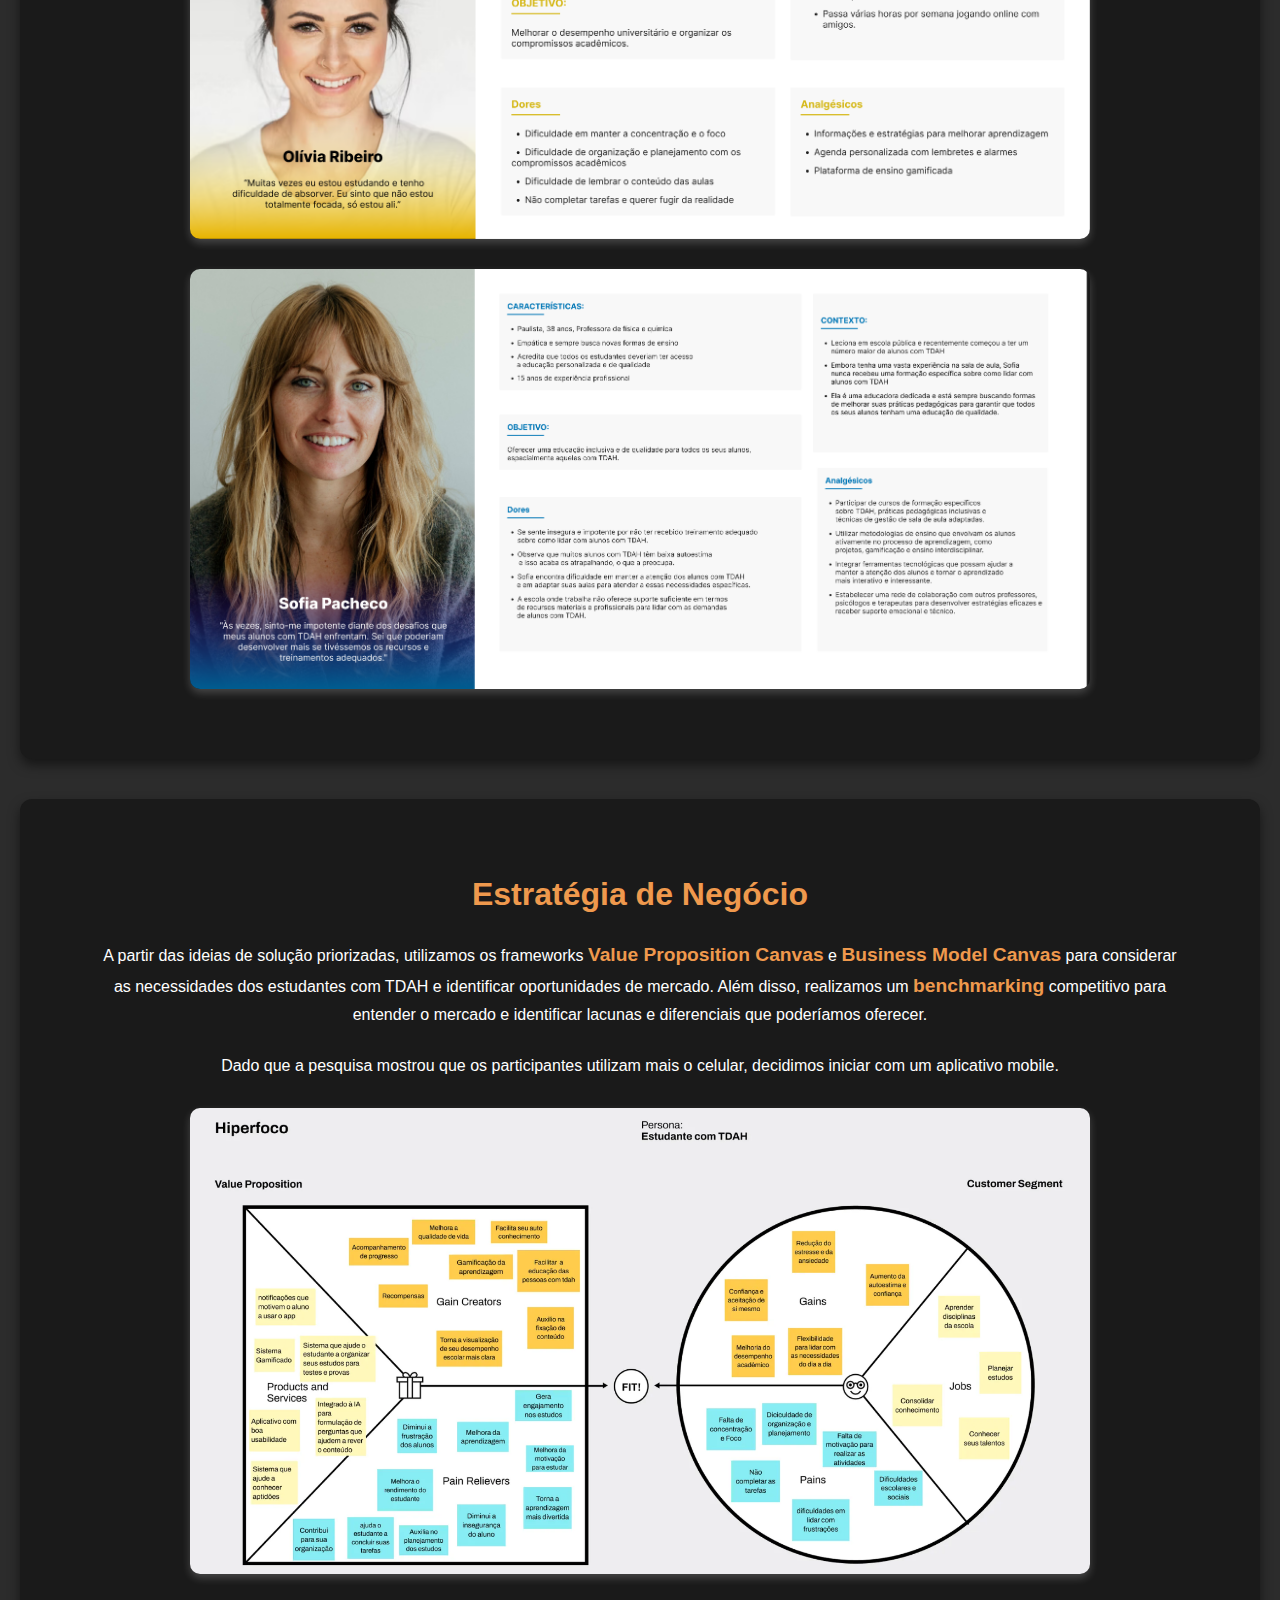
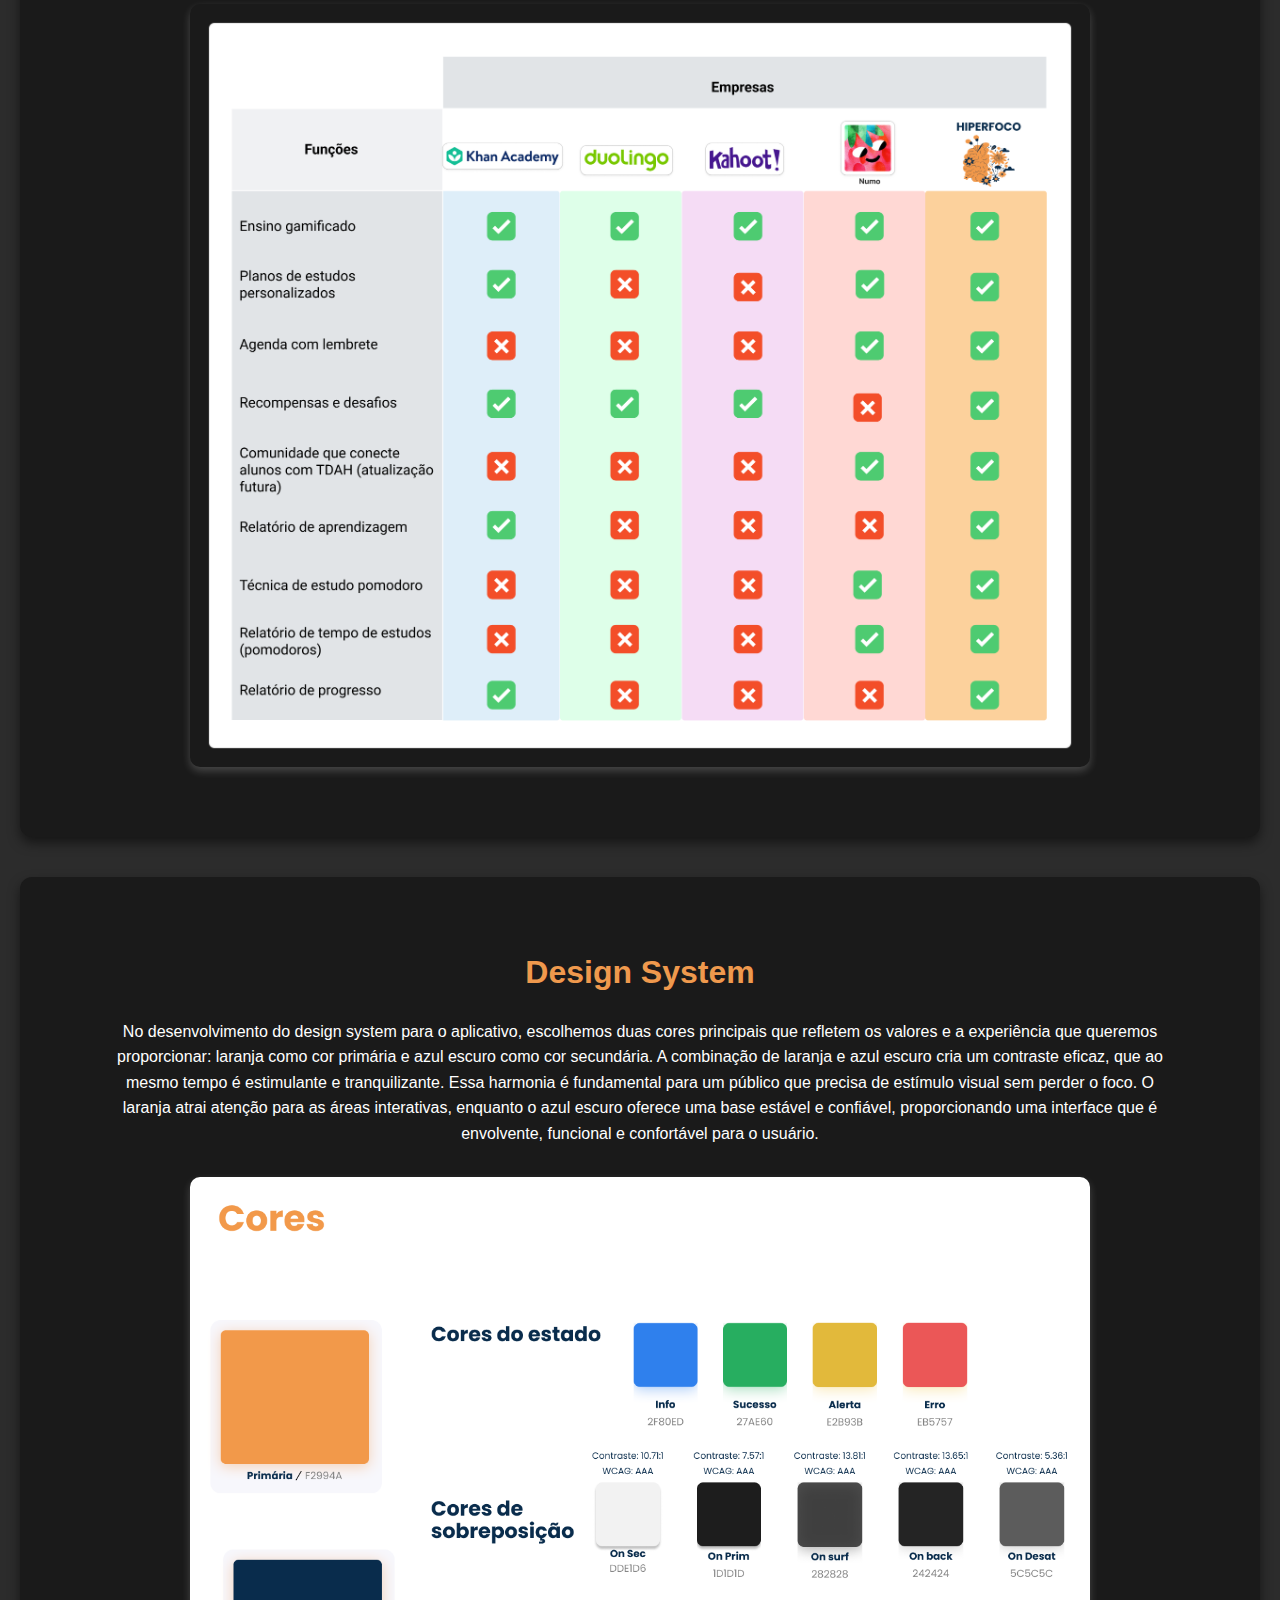
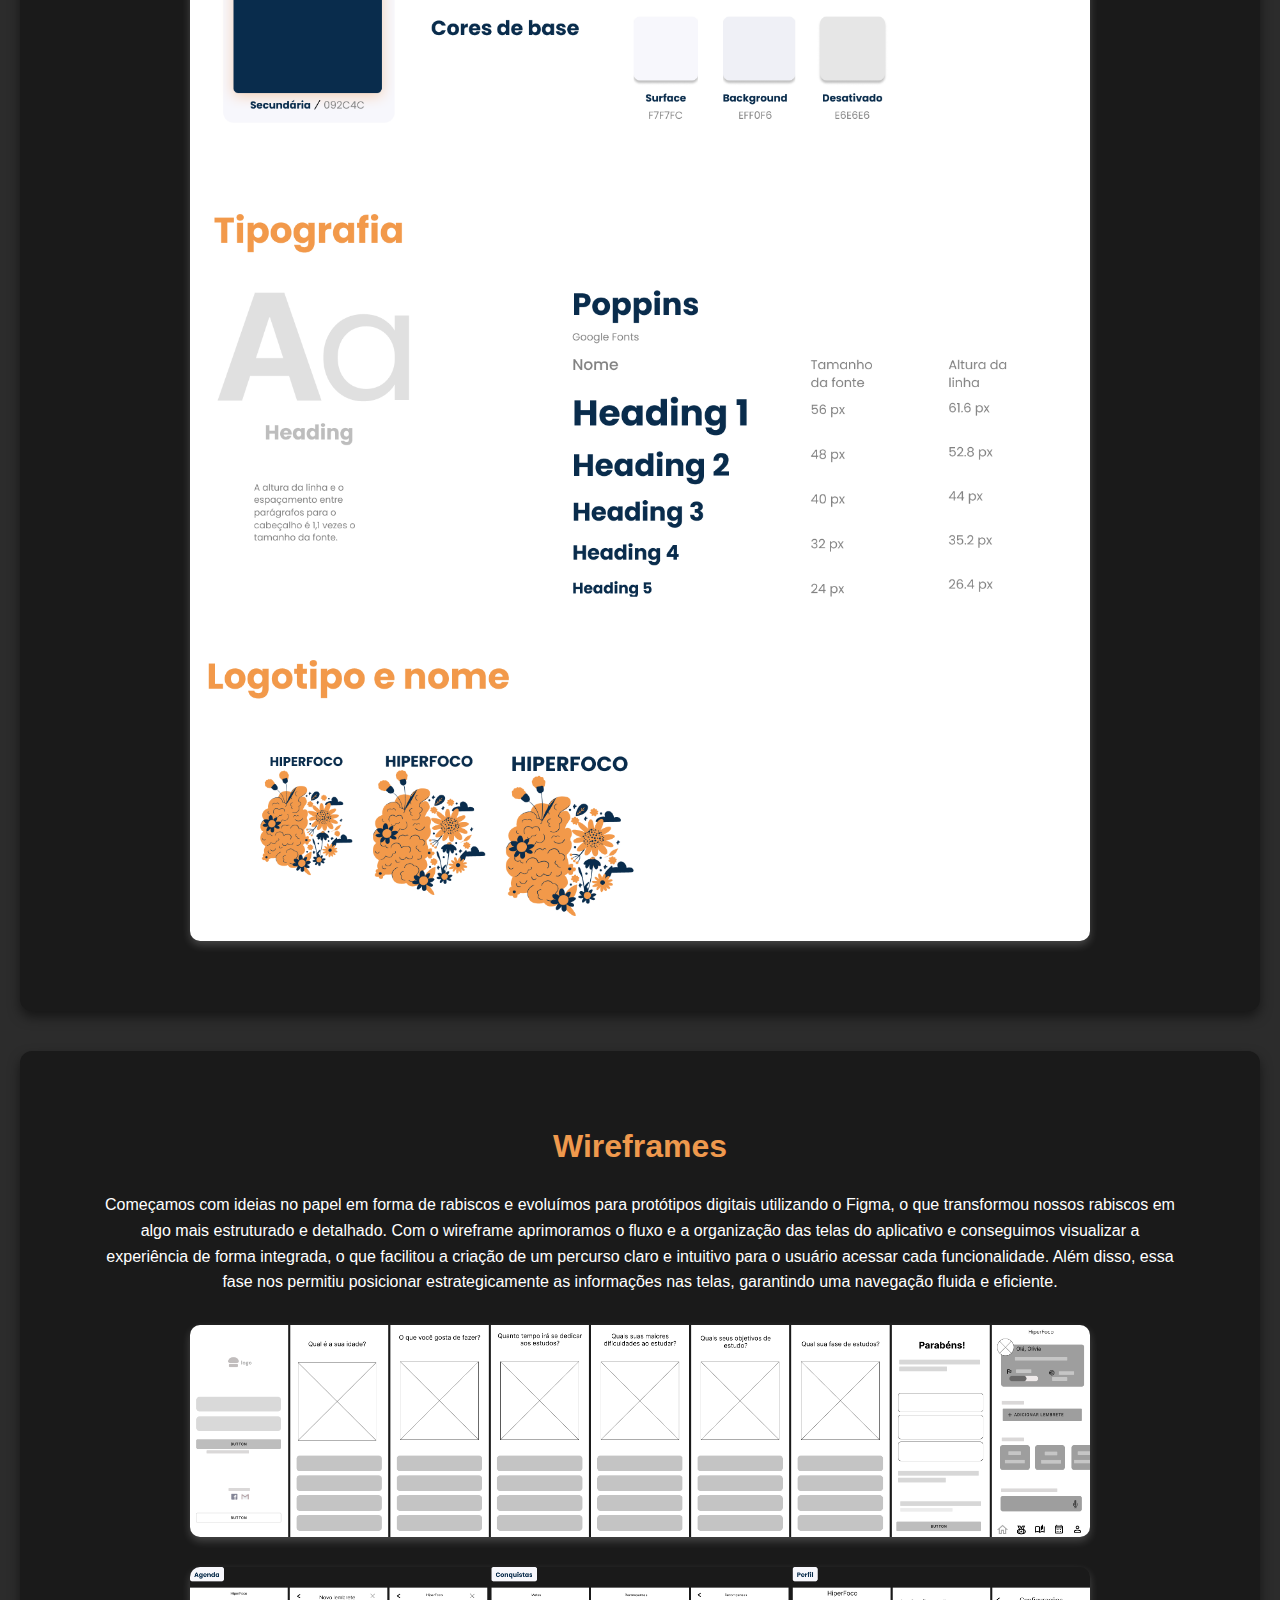
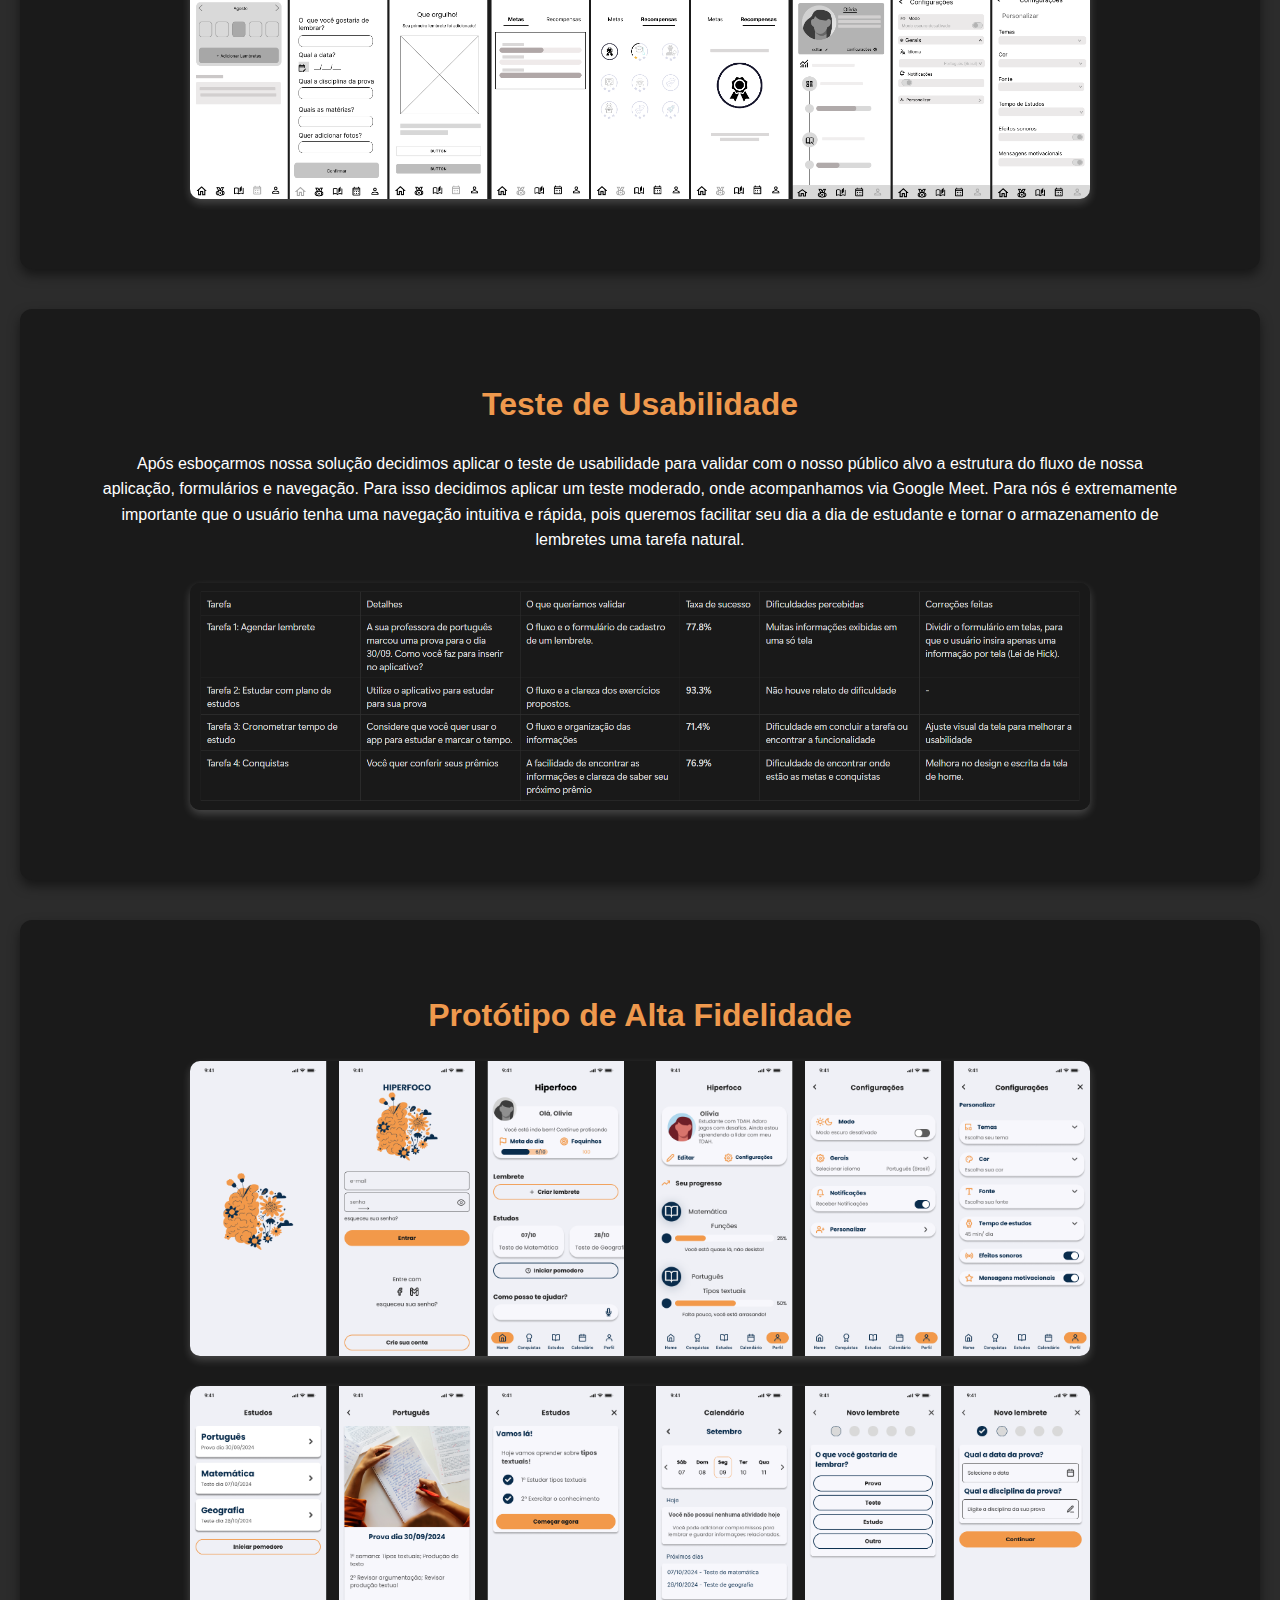
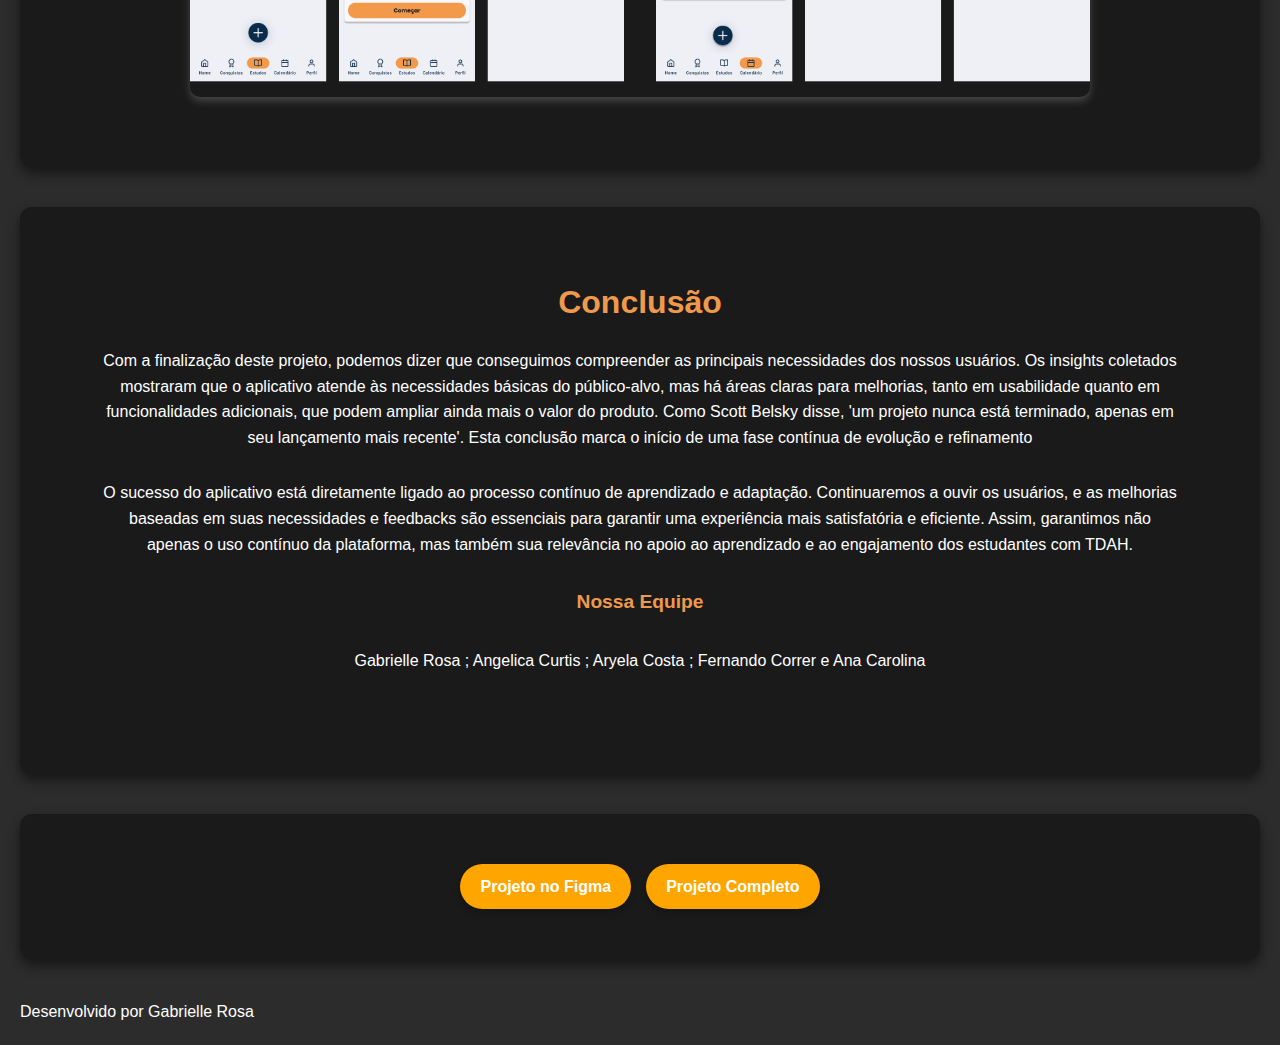
==== commit 3a0e9870: "quarta mud" ====
--- a/Projetos/Projeto 1.html
+++ b/Projetos/Projeto 1.html
@@ -13,7 +13,7 @@
             <!-- Adicione o conteúdo do cabeçalho aqui -->
             <nav>
                 <ul>
-                    <a href="https://www.figma.com/proto/Q6HJjfifJqoUzjYEDgaZYk/UI-Design" target="_blank" class="button">
+                    <a href="https://gaburiiere.github.io/Portfolio/" target="_blank" class="button">
                         Voltar ao Portfolio
                     </a> <!-- Links de navegação -->
                 </ul>
@@ -190,6 +190,9 @@
 </footer>
 
 
+<foote class="foote">
+    <p>Desenvolvido por Gabrielle Rosa</p>
+</foote>
 
 
 </body>
--- a/Projetos/styles.css
+++ b/Projetos/styles.css
@@ -50,58 +50,42 @@
 
 
 /* Container principal */
-.frame-34 {
-    display: flex;
-    flex-wrap: wrap;
-    justify-content: space-between;
-    gap: 40px;
-    align-items: flex-start;
-    margin: 100px auto;
-    padding: 20px;
-    max-width: 1200px;
-    box-sizing: border-box;
-  }
-  
-  /* Título */
-  .problema {
-    color: #ef994d;
-    font-family: "Poppins-Regular", sans-serif;
-    font-size: 32px;
-    font-weight: 700;
-    margin-bottom: 20px;
-    text-align: center;
-    width: 25%;
-  }
-  
-  /* Descrição */
-  .descricao {
-    color: #ffffff;
-    font-family: "Poppins-Regular", sans-serif;
-    font-size: 20px;
-    line-height: 1.5;
-    margin-bottom: 30px;
-    text-align: justify;
-    width: 100%;
-  }
-  
-  /* Colunas */
-  .coluna {
-    flex: 1;
-    max-width: 32%;
-    padding: 15px;
-    box-sizing: border-box;
-    background-color: rgba(255, 255, 255, 0.1);
-    border-radius: 8px;
-  }
-  
-  /* Estilo do título da coluna */
-  .coluna span {
-    font-family: "Poppins-Bold", sans-serif;
-    font-size: 24px;
-    color: #ffffff;
-    display: block;
-    margin-bottom: 10px;
-  }
+.cards {
+  display: flex;
+  justify-content: space-between;
+  gap: 20px;
+  margin: 40px 0;
+}
+
+.card {
+  background-color: #2e2e2e; /* Fundo sólido com melhor contraste */
+  border: 1px solid rgba(255, 255, 255, 0.2);
+  border-radius: 8px;
+  box-shadow: 0 4px 6px rgba(0, 0, 0, 0.5); /* Sombra para destaque */
+  padding: 20px;
+  text-align: center;
+  transition: all 0.3s ease-in-out; /* Efeito suave */
+  color: #f1f1f1; /* Cor do texto mais clara */
+}
+
+.card:hover {
+  transform: translateY(-5px); /* Efeito ao passar o mouse */
+  box-shadow: 0 6px 12px rgba(0, 0, 0, 0.7);
+}
+
+.card h3 {
+  color: #ff9800; /* Laranja chamativo */
+  font-family: "Poppins-Bold", sans-serif;
+  font-size: 20px;
+  margin-bottom: 10px;
+}
+
+.card p {
+  font-size: 16px;
+  font-family: "Poppins-Regular", sans-serif;
+  line-height: 1.5;
+}
+
   
   /* Estilo do conteúdo com imagem */
   .coluna-conteudo {
@@ -724,3 +708,18 @@
   transform: scale(1.05); /* Aumenta levemente o tamanho */
   box-shadow: 0px 6px 8px rgba(0, 0, 0, 0.3); /* Aumenta a sombra */
 }
+
+
+
+.foote {
+  background-color: #222; /* Cor de fundo escura */
+  color: #fff; /* Cor do texto branca */
+  text-align: center; /* Centraliza o texto horizontalmente */
+  padding: 15px 0; /* Espaçamento interno */
+  font-size: 16px; /* Tamanho da fonte */
+  font-family: Arial, sans-serif; /* Fonte */
+  position: relative; /* Permite que o rodapé fique no final do conteúdo */
+  width: 100%; /* Garante que ocupa toda a largura */
+}
+
+
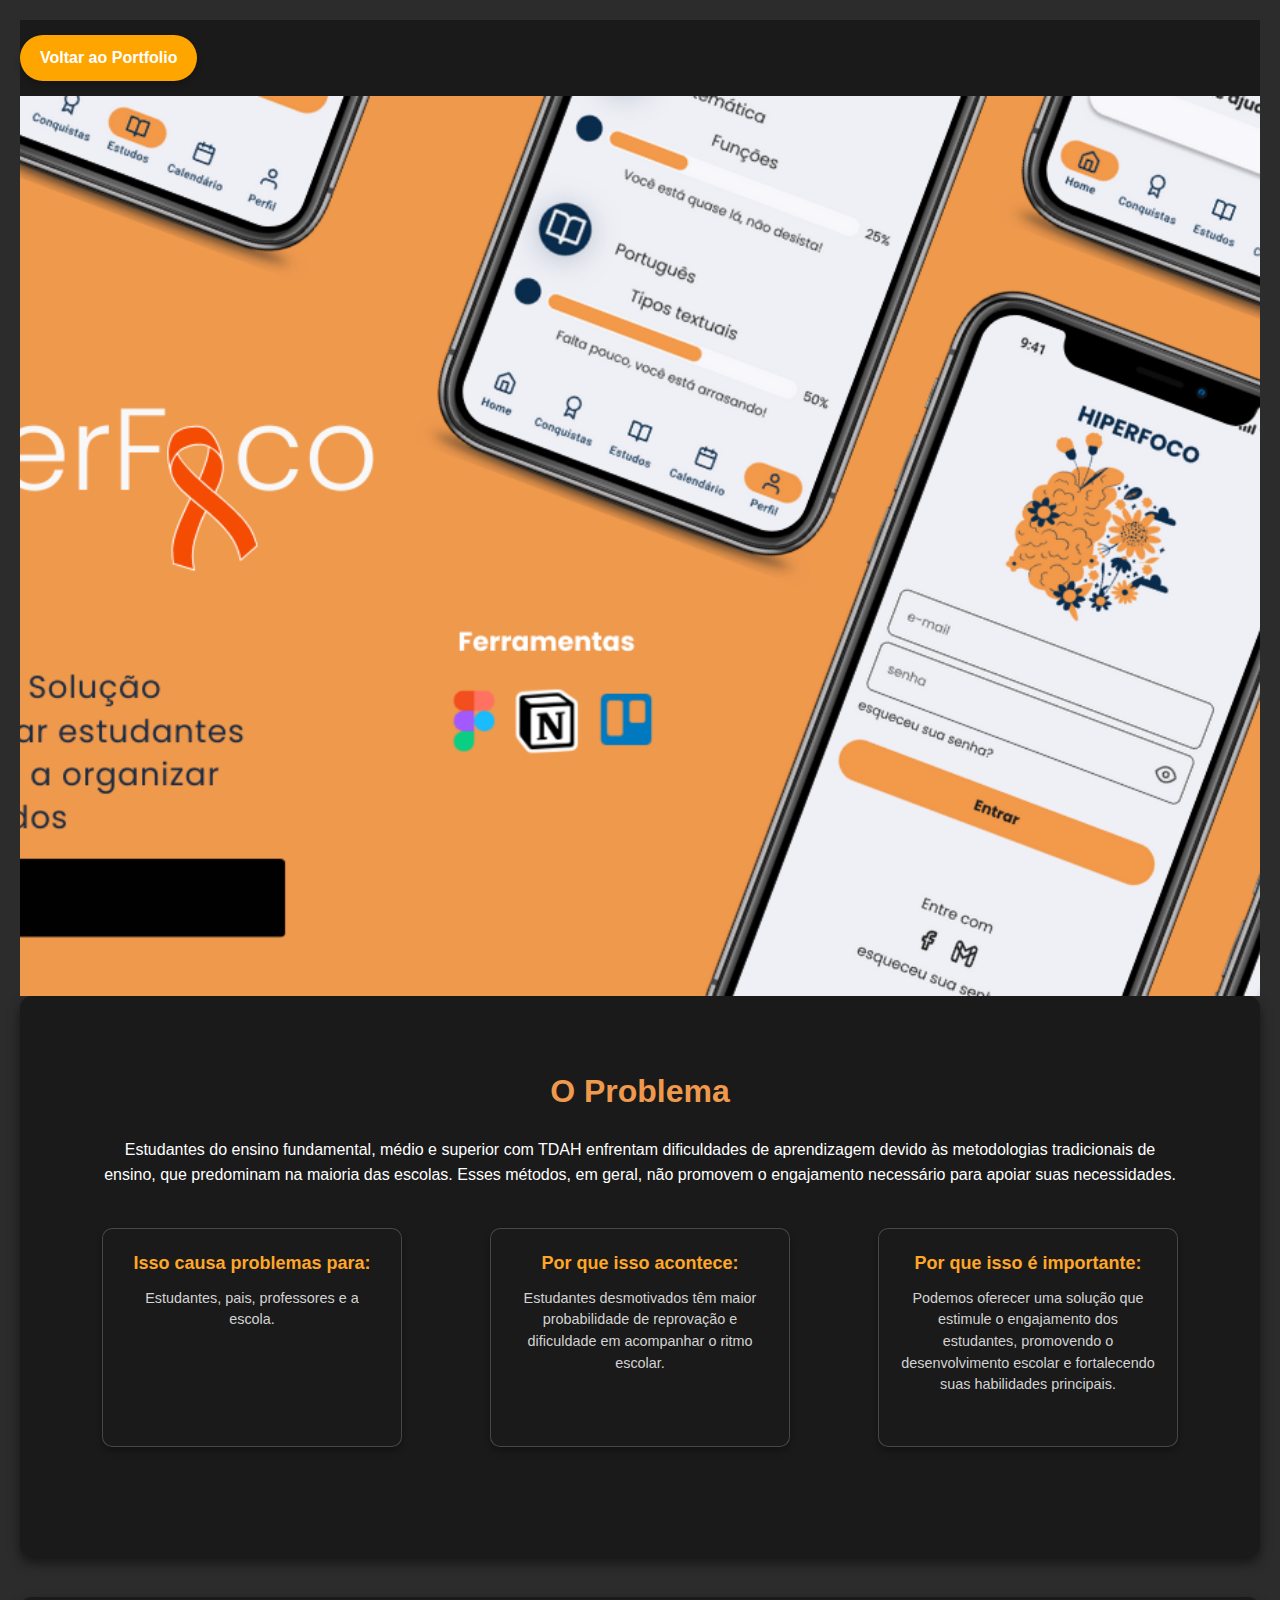
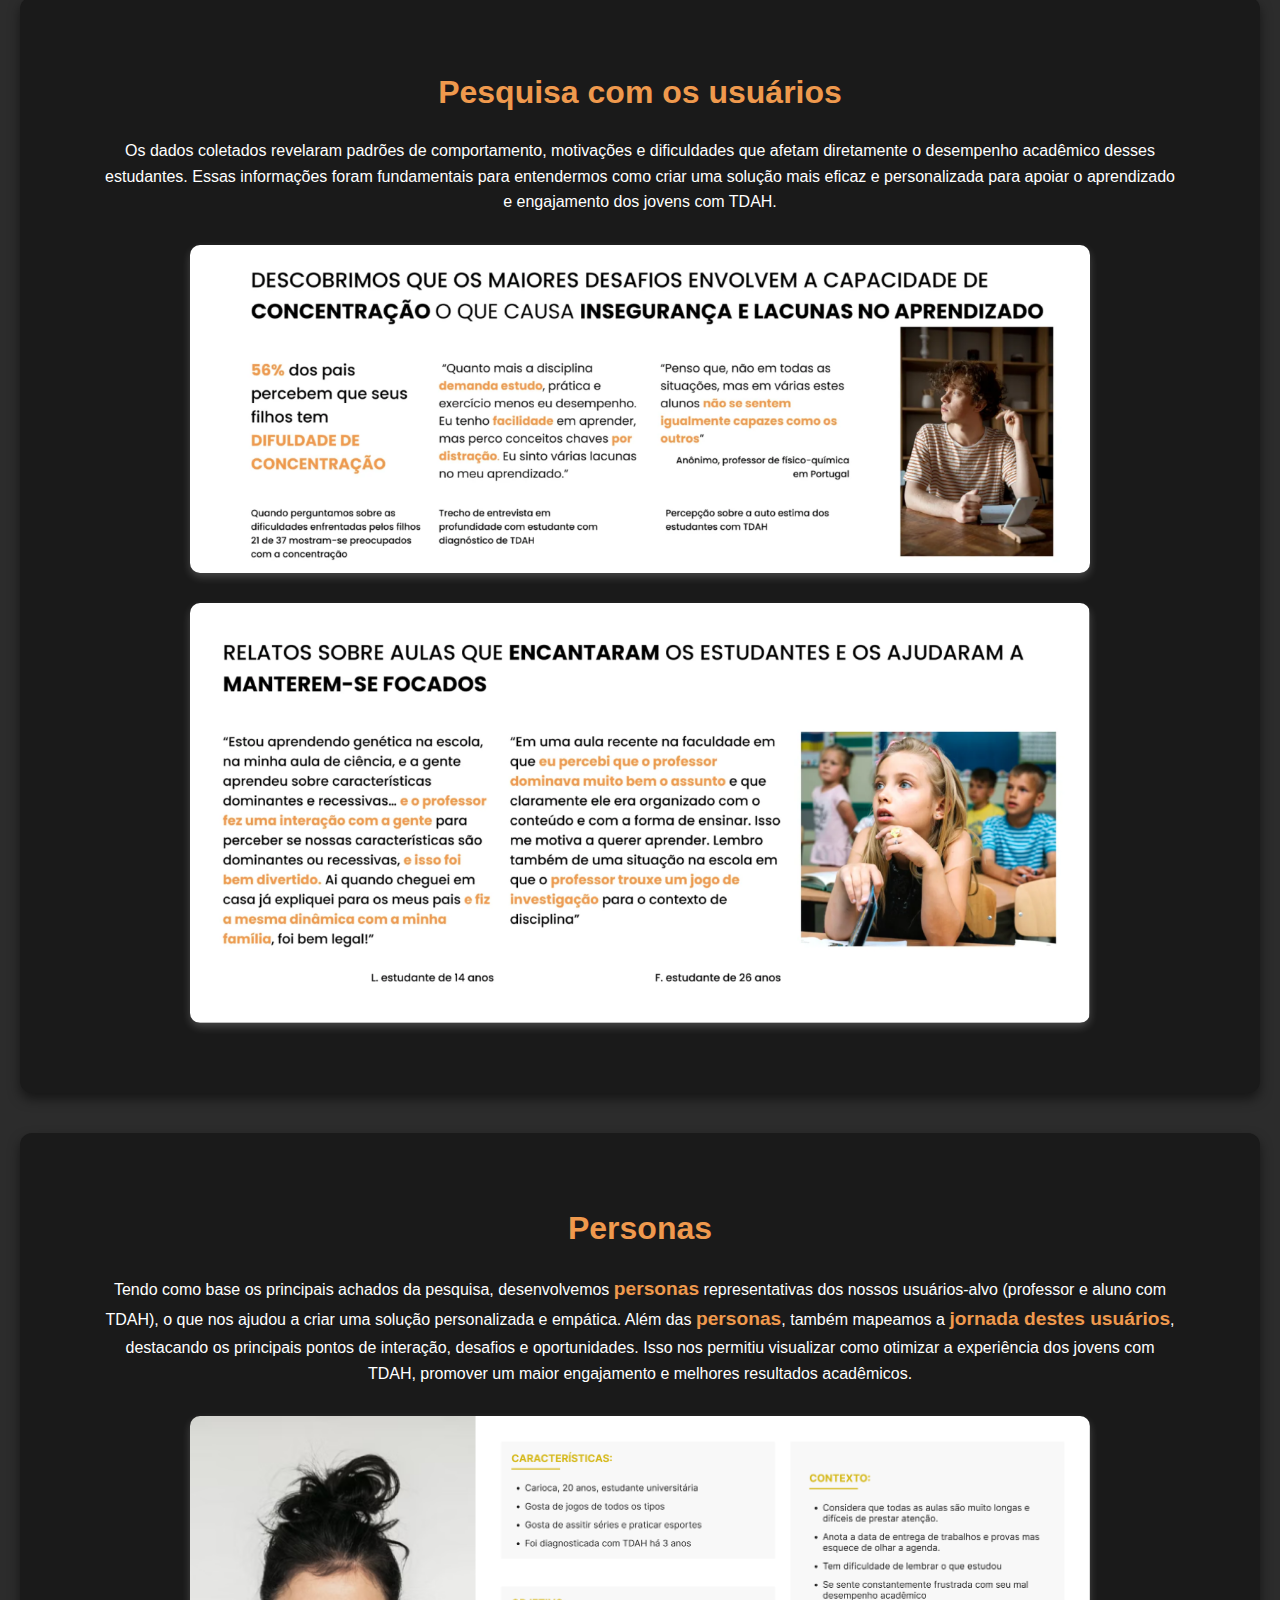
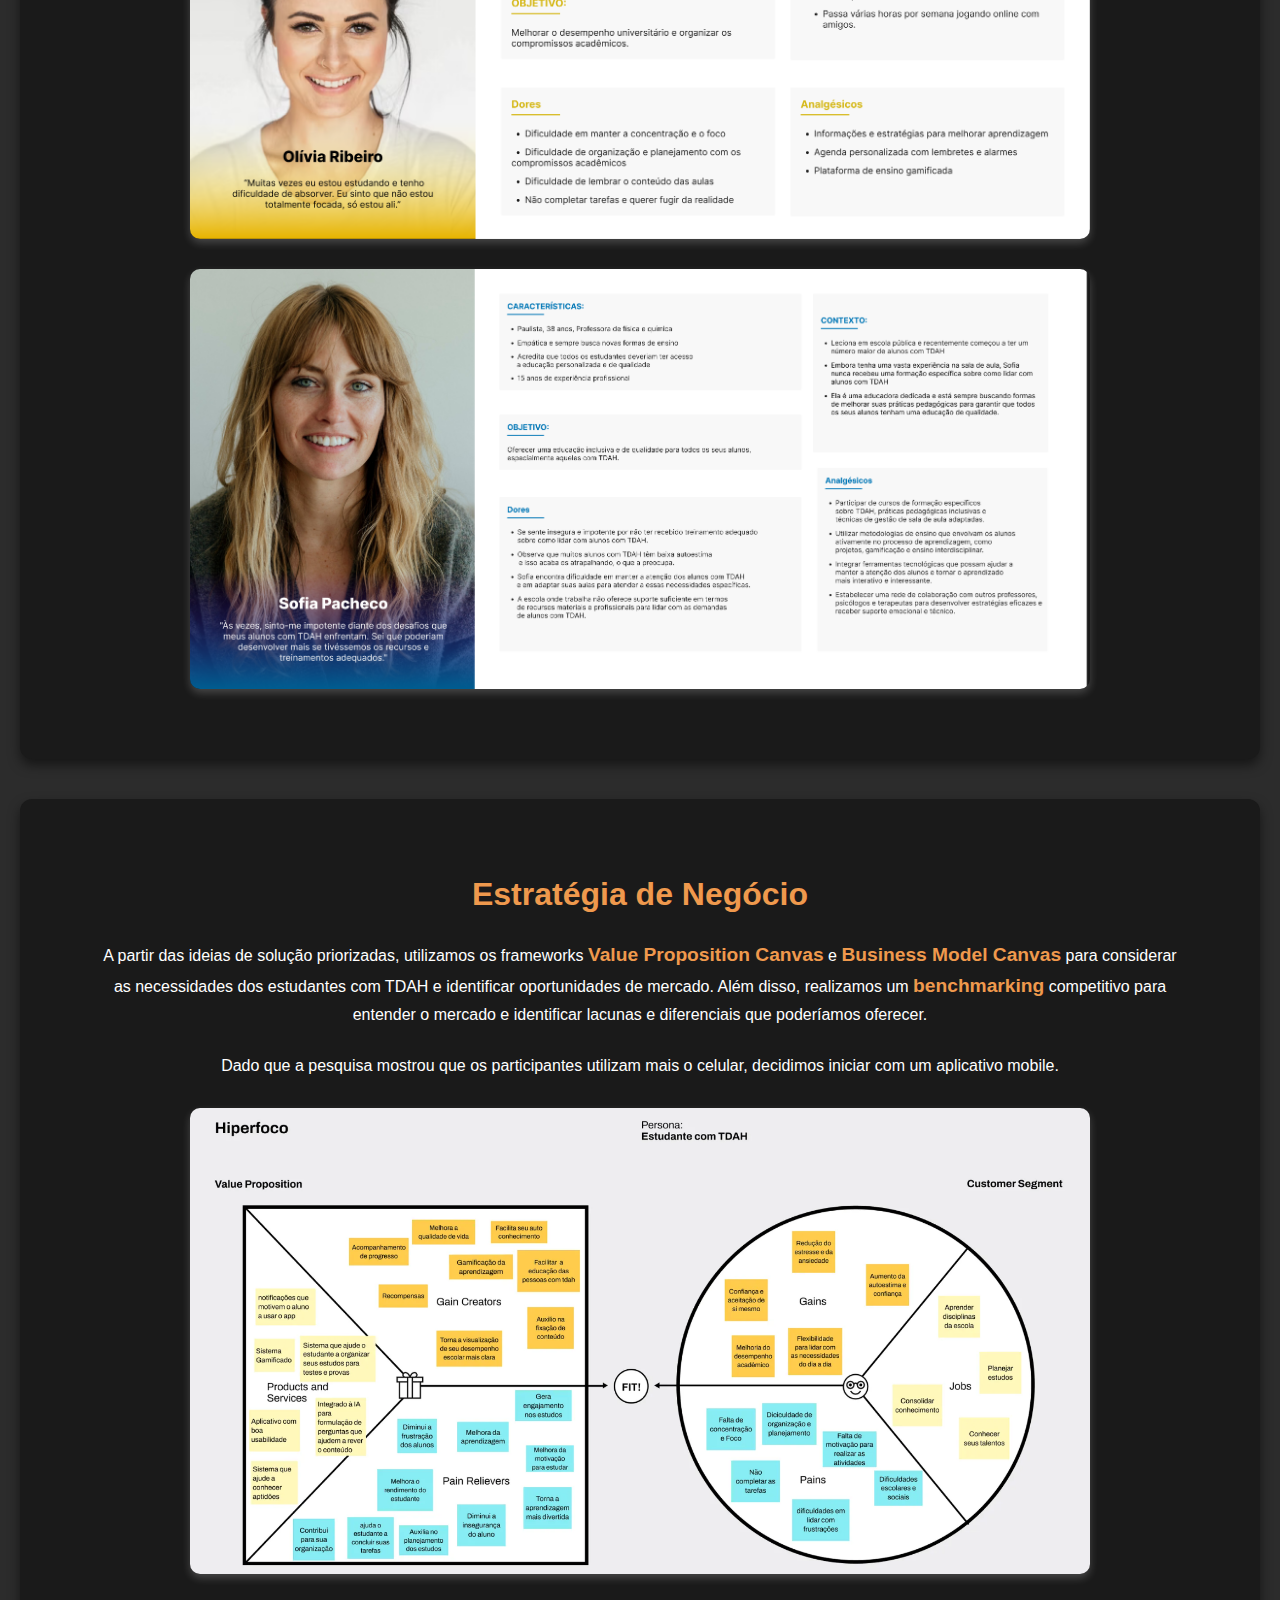
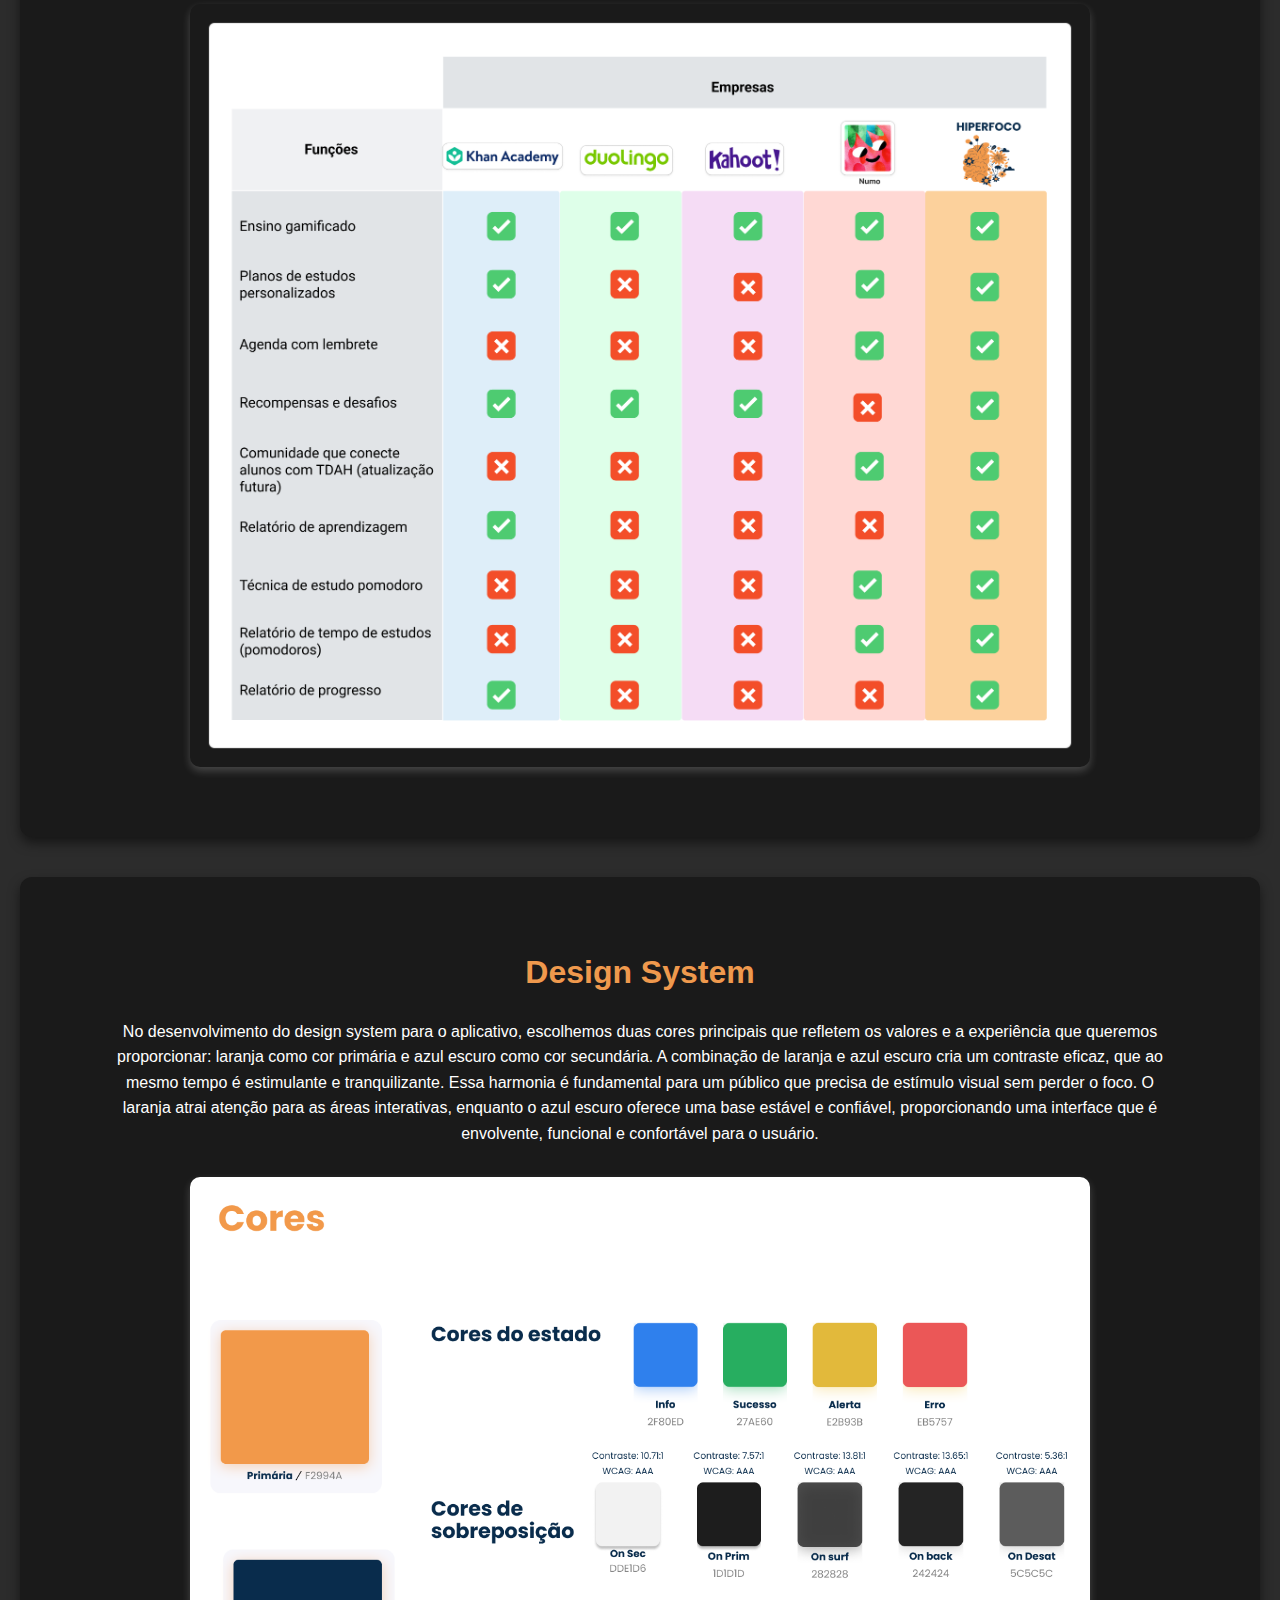
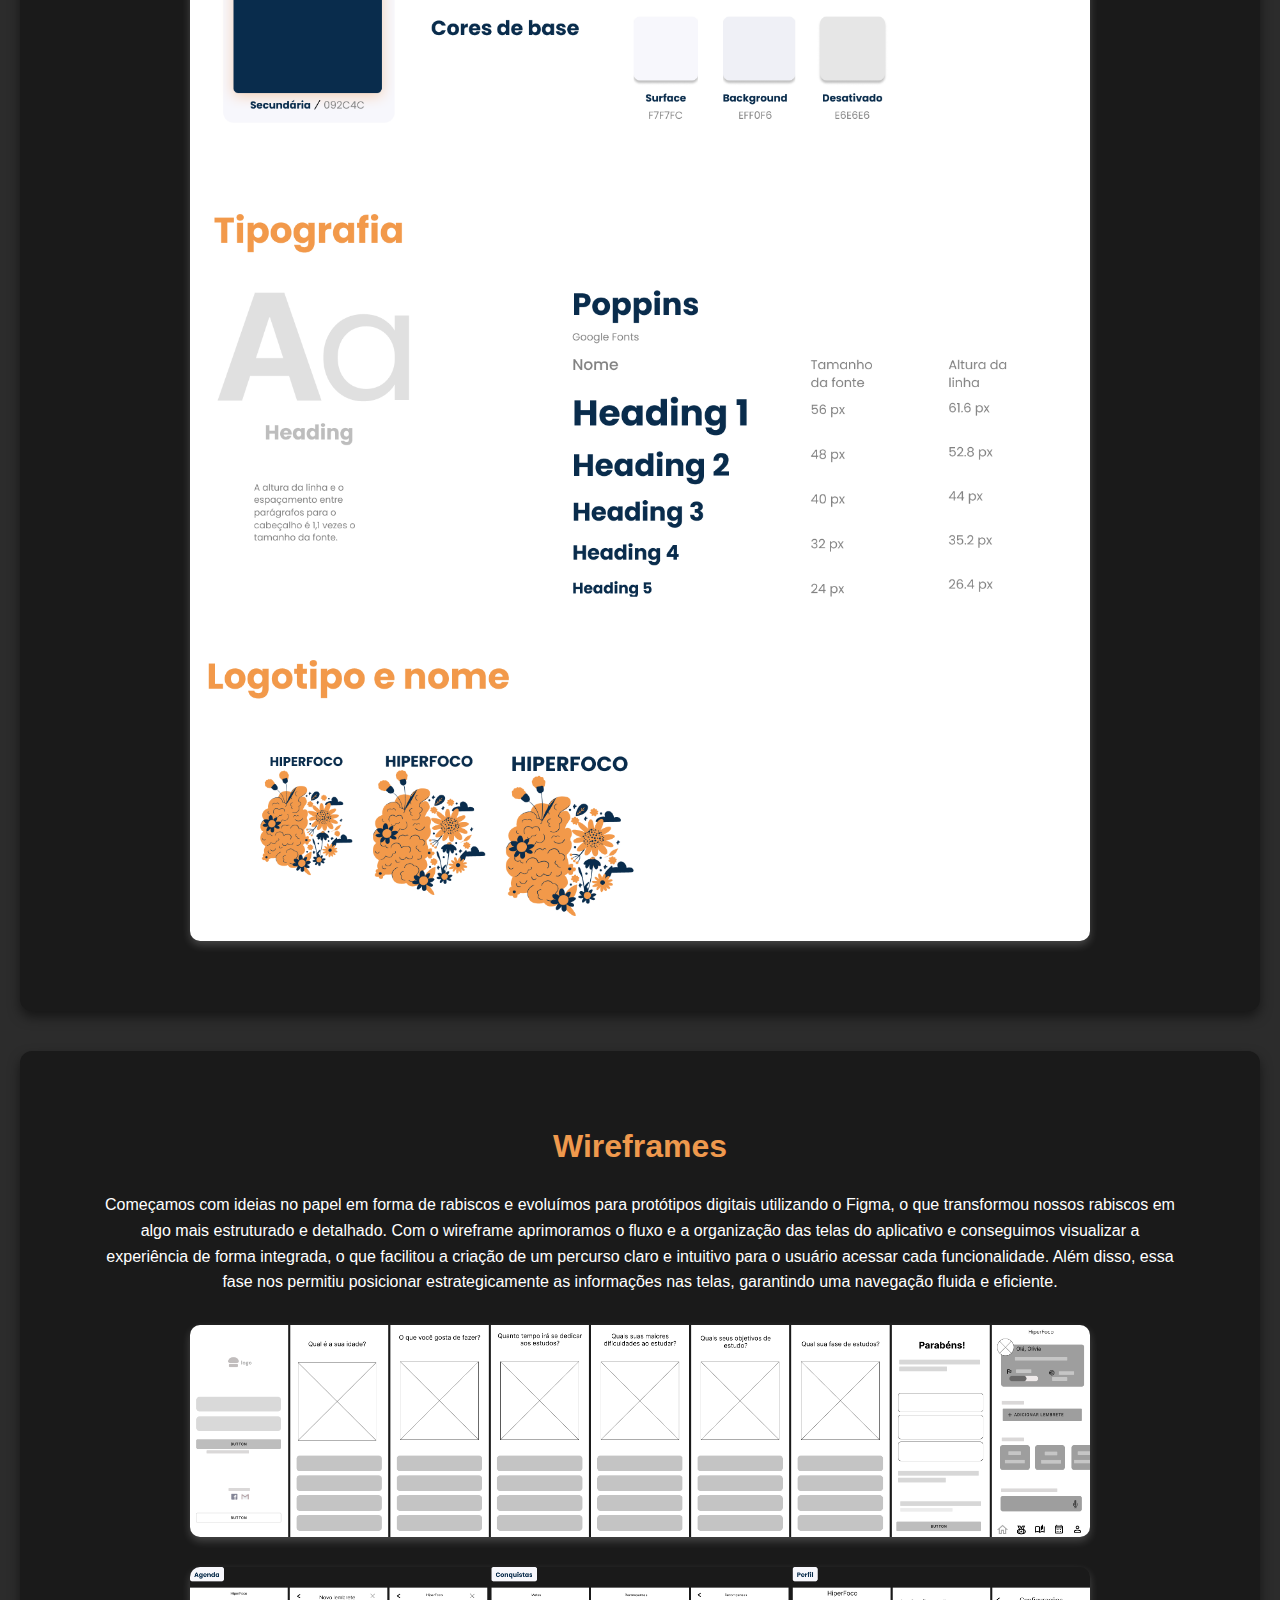
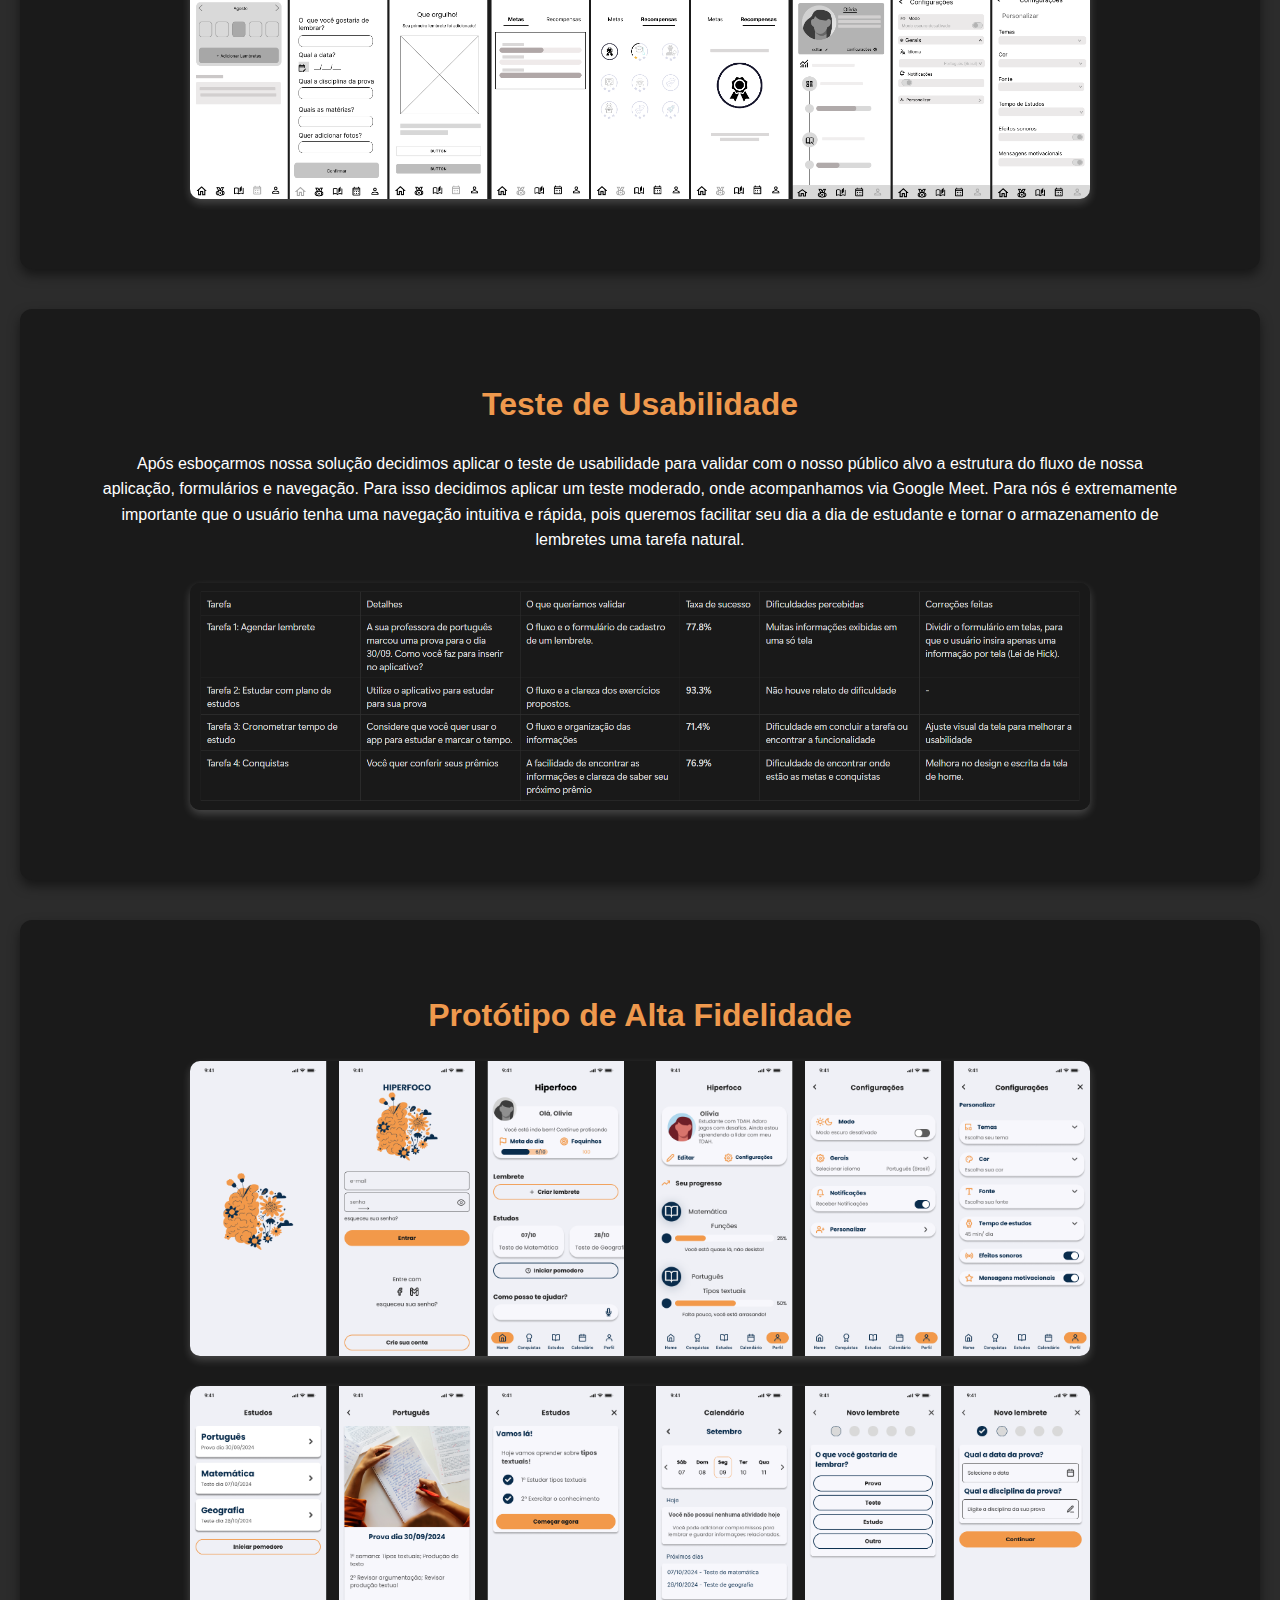
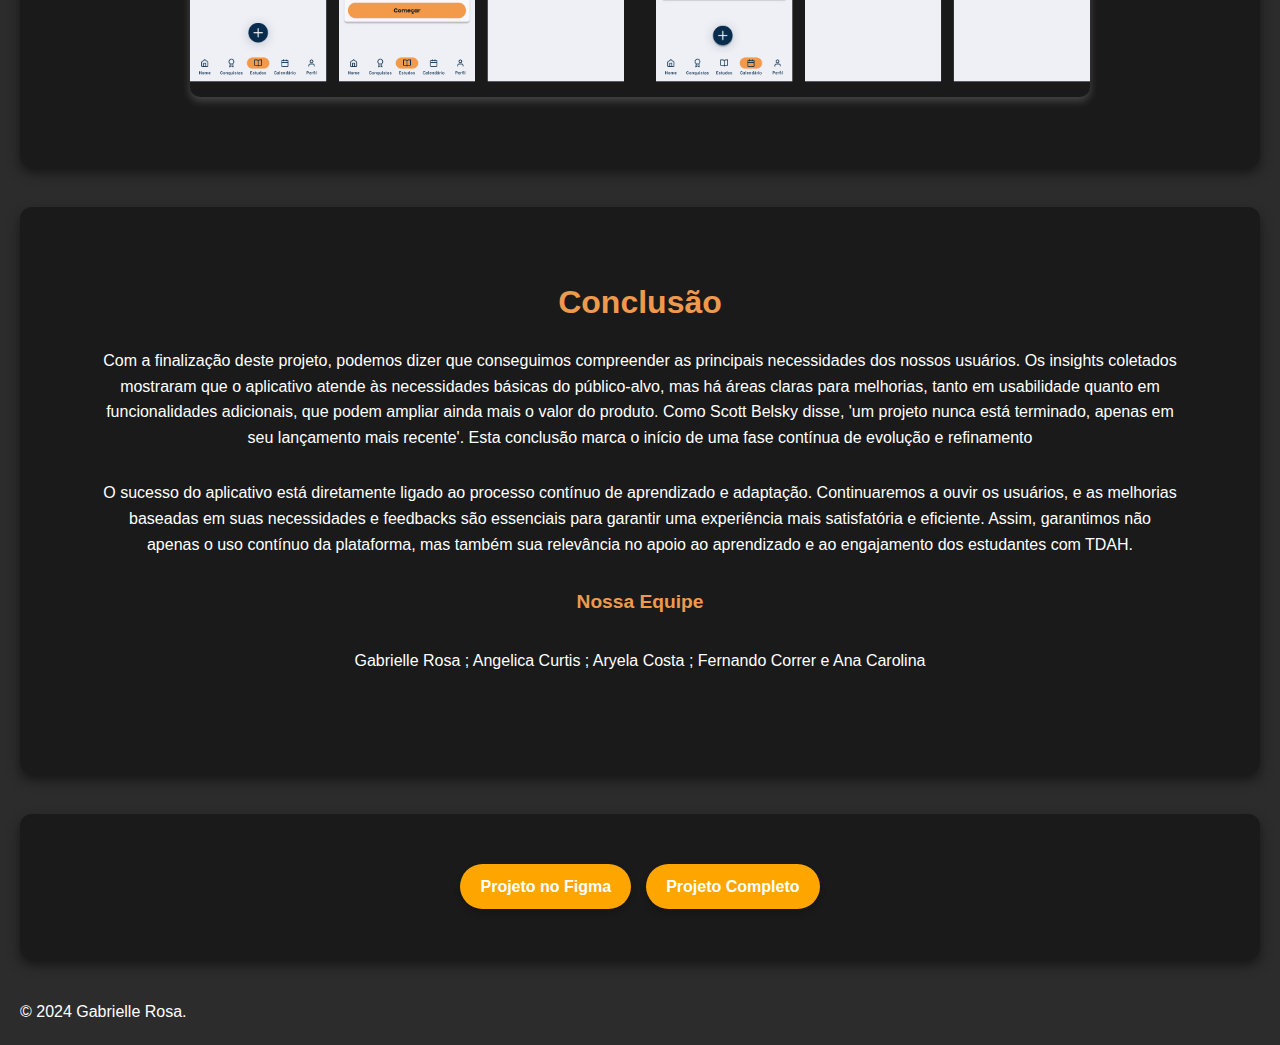
==== commit b086a674: "yes commit" ====
--- a/Projetos/Projeto 1.html
+++ b/Projetos/Projeto 1.html
@@ -191,7 +191,7 @@
 
 
 <foote class="foote">
-    <p>Desenvolvido por Gabrielle Rosa</p>
+    <p>© 2024 Gabrielle Rosa.</p>
 </foote>
 
 
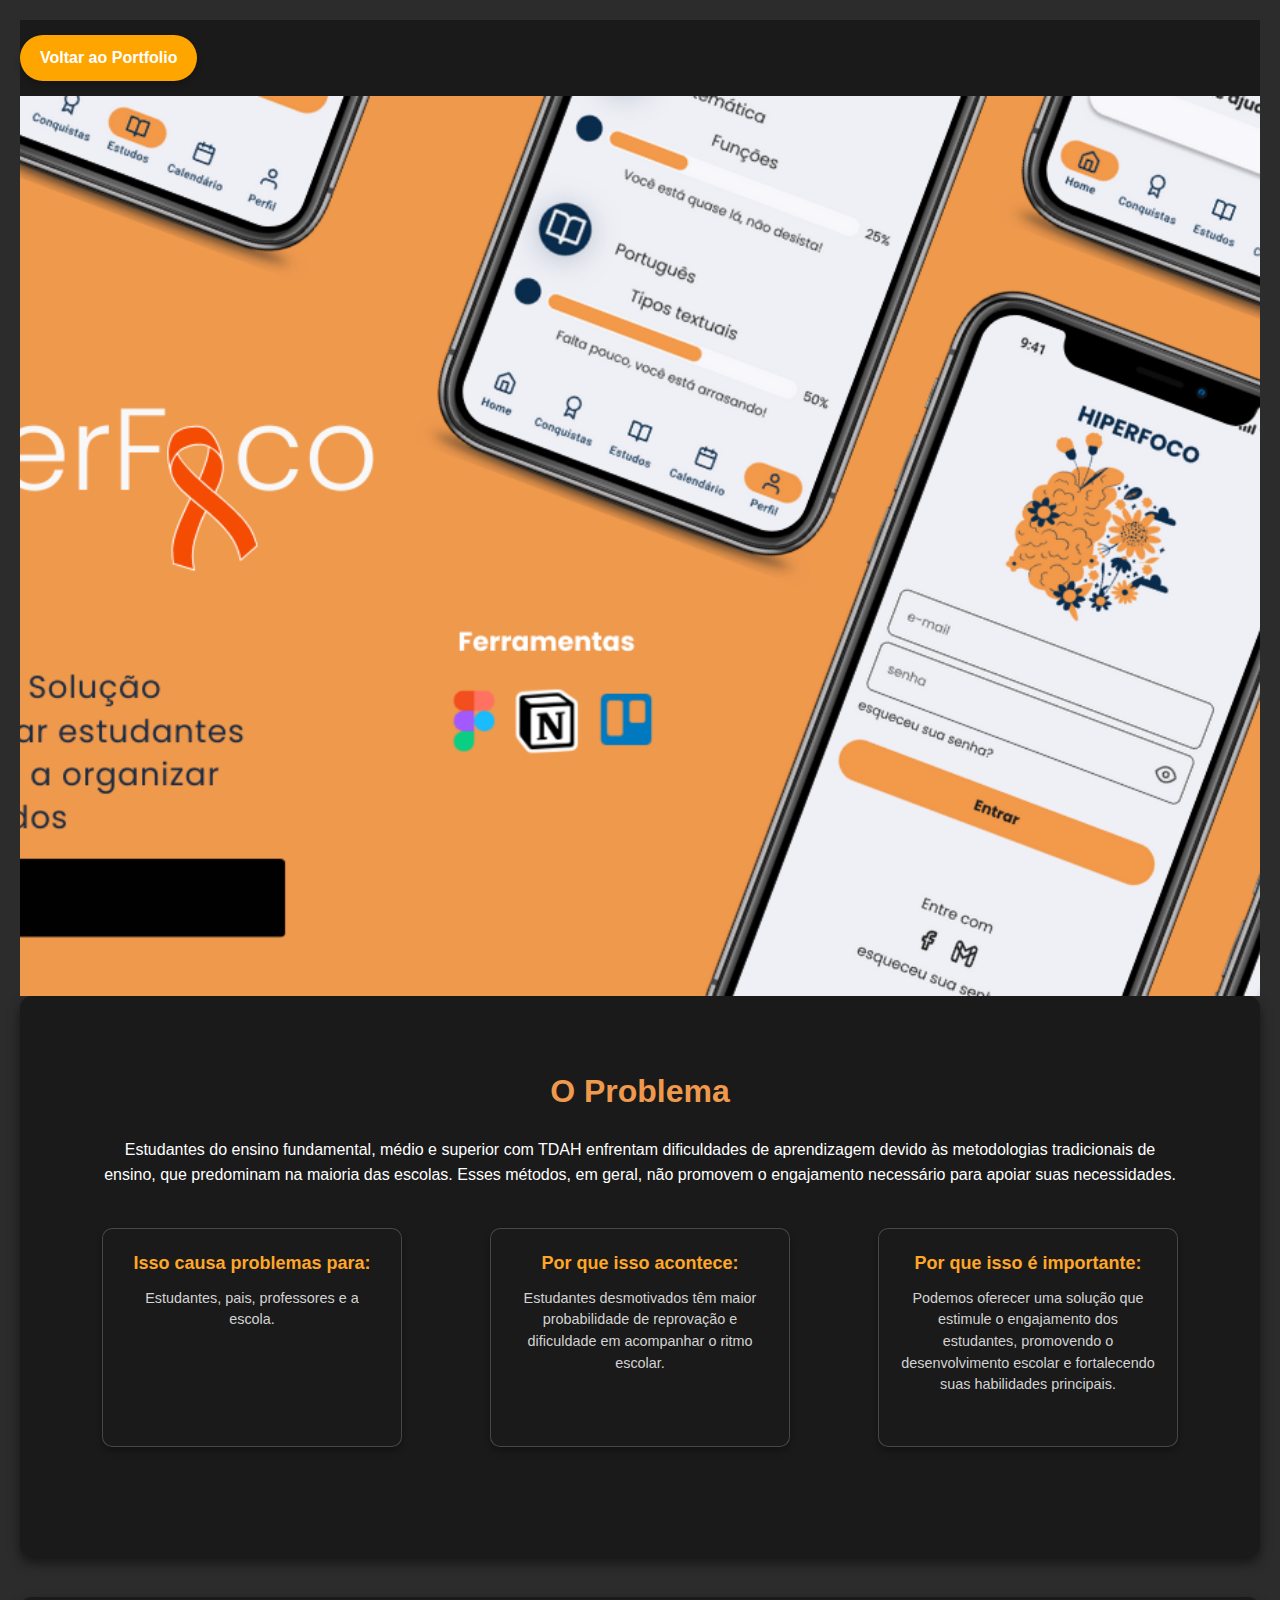
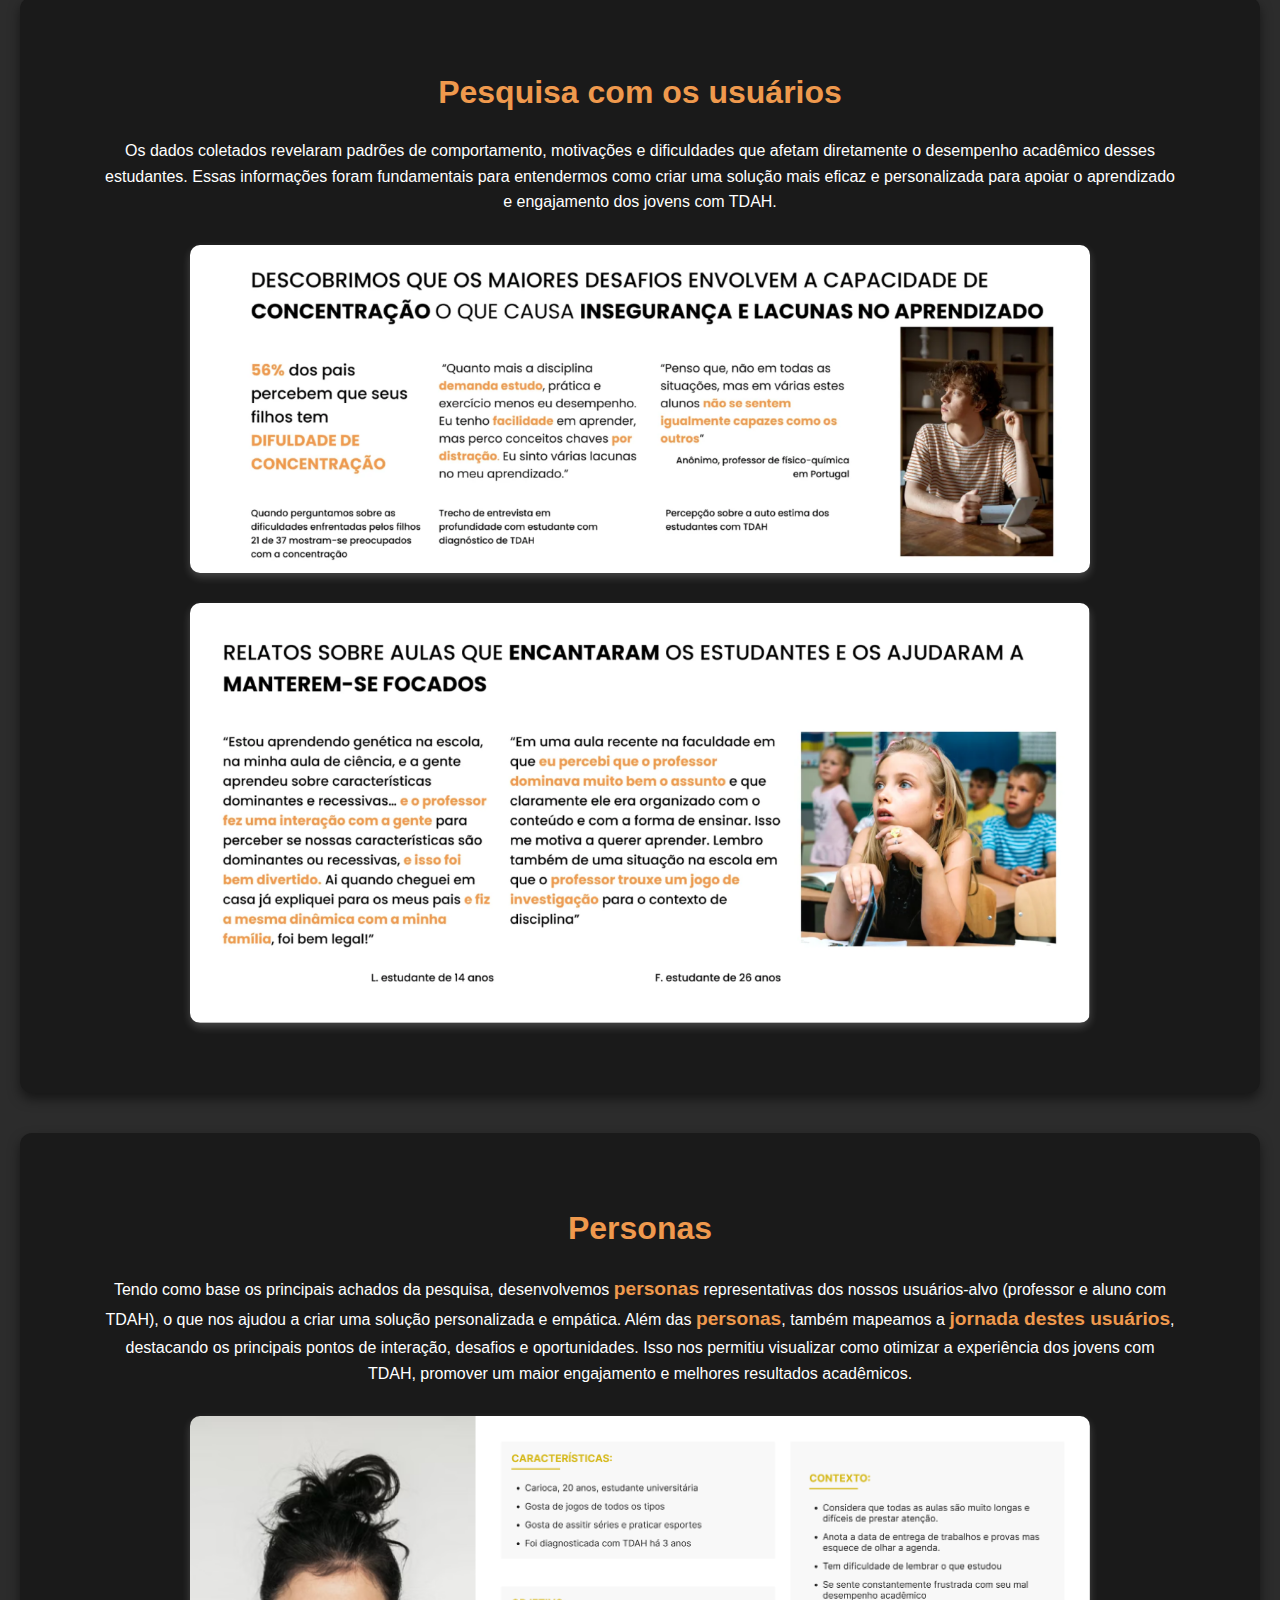
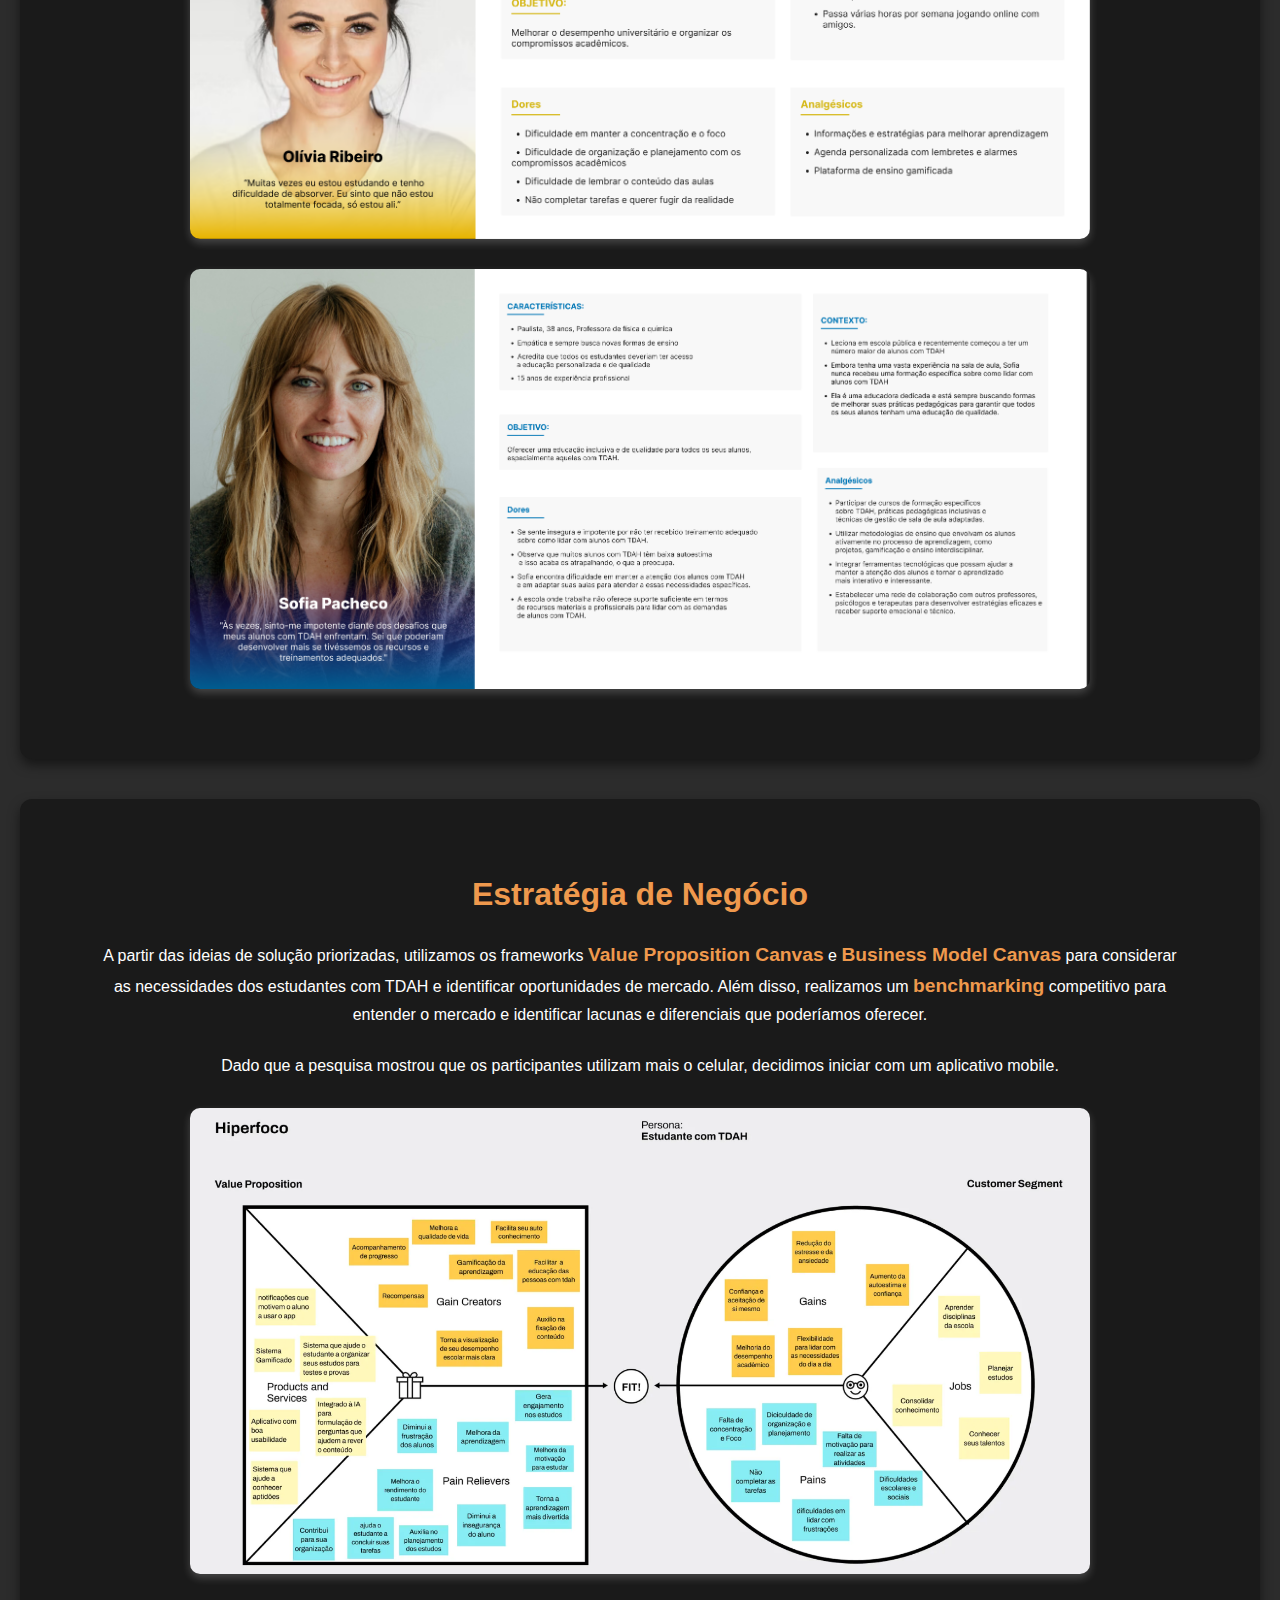
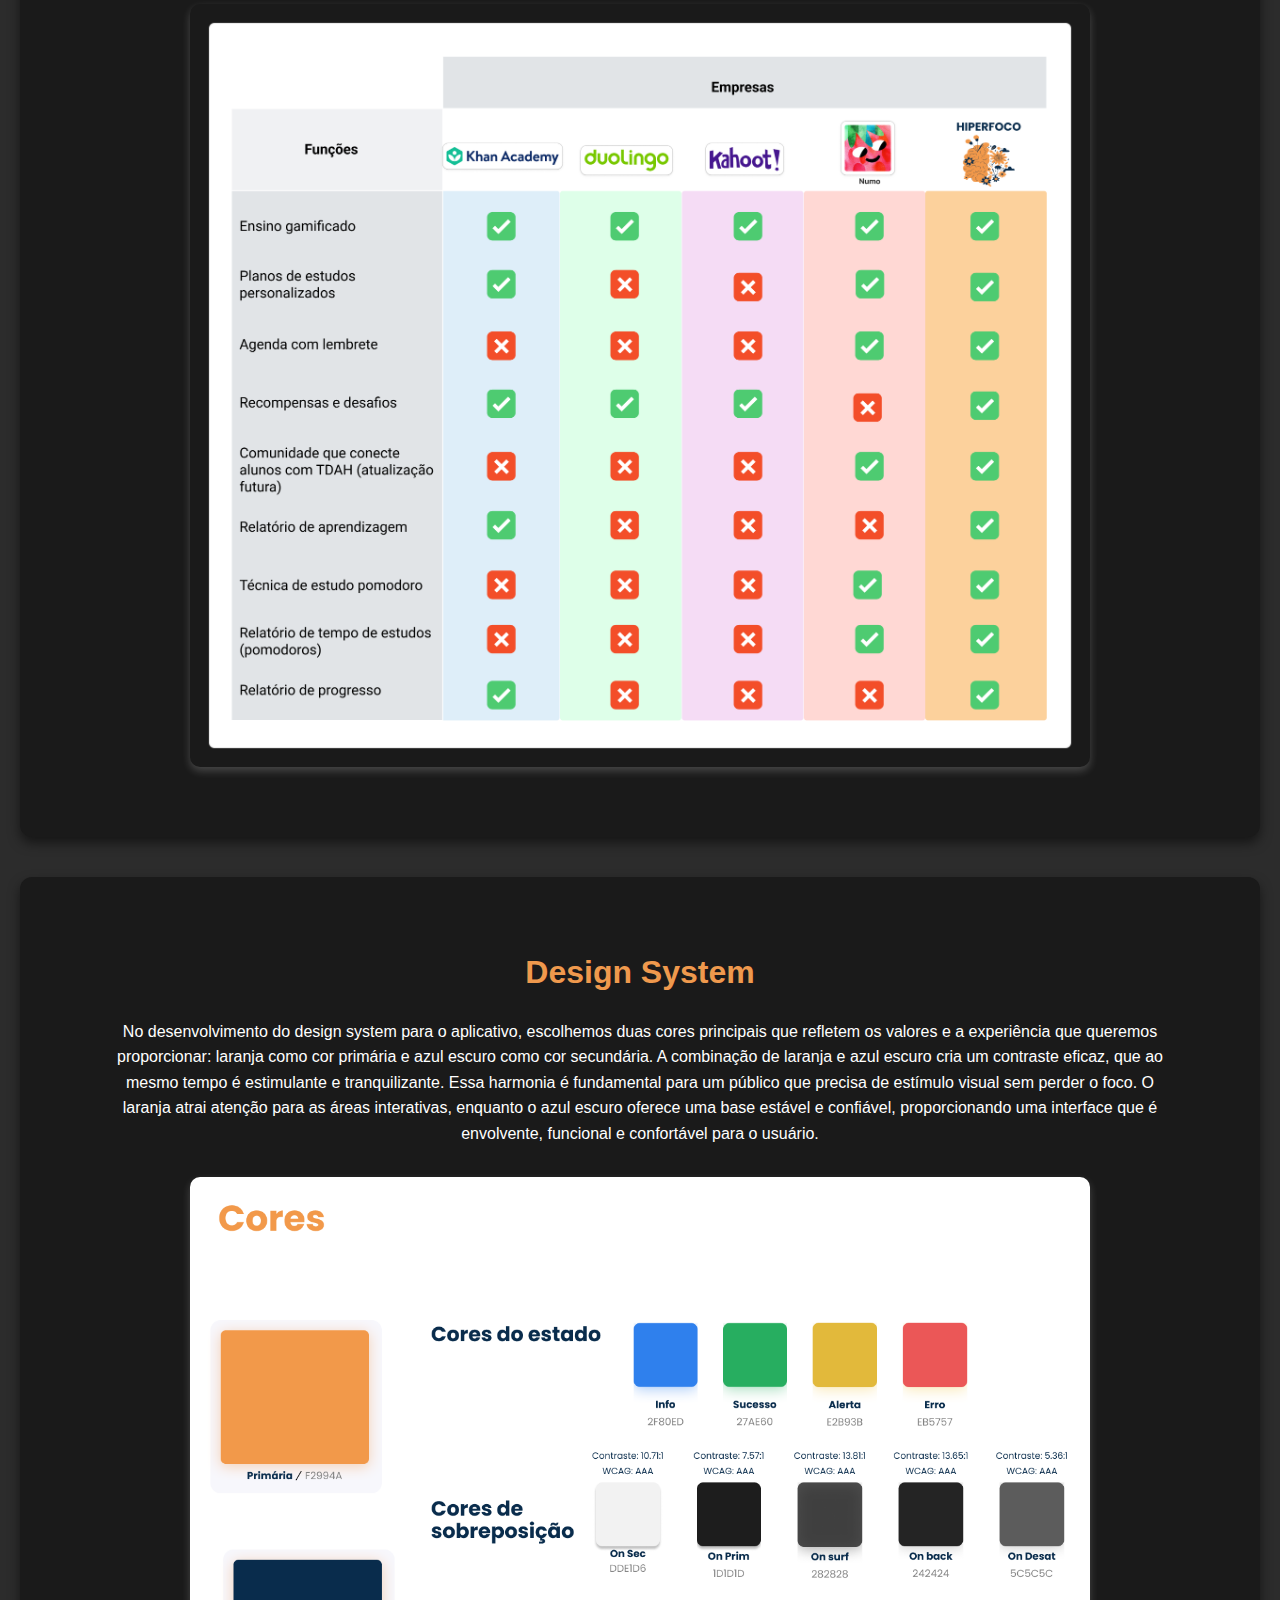
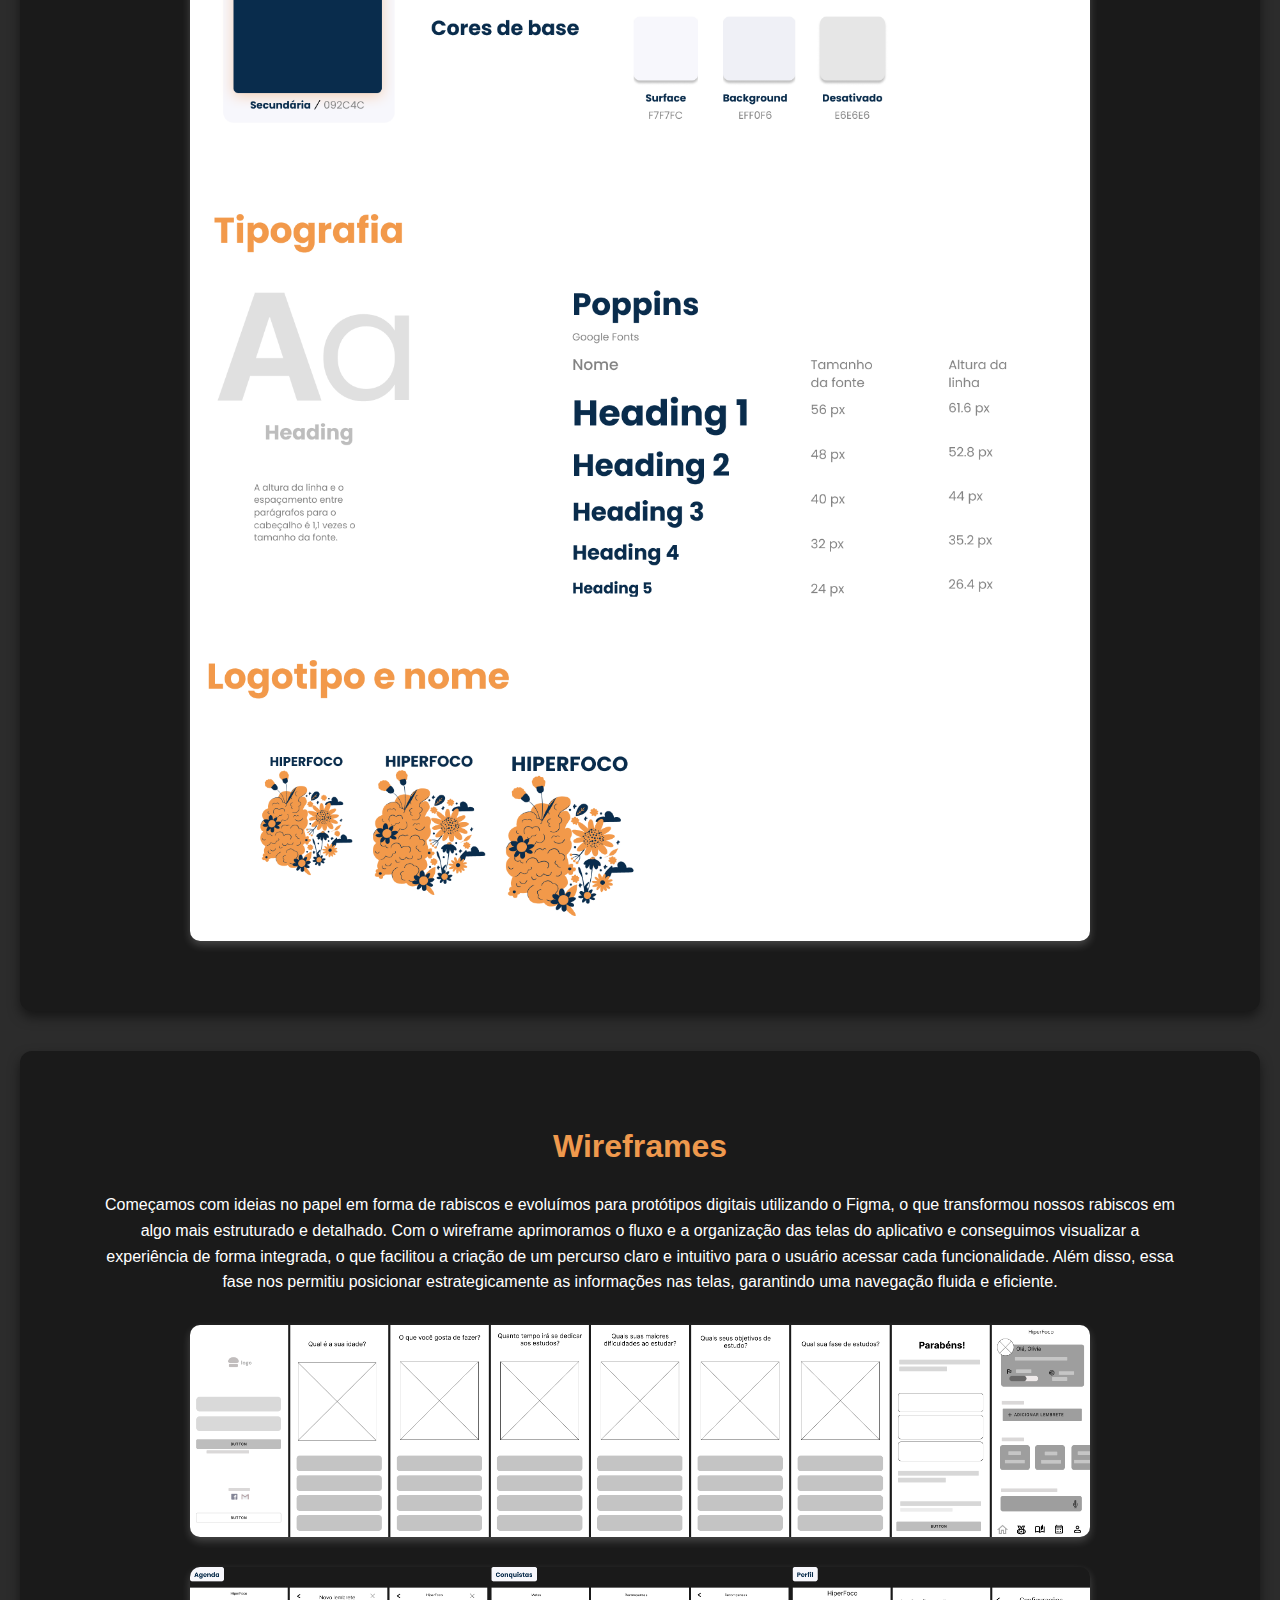
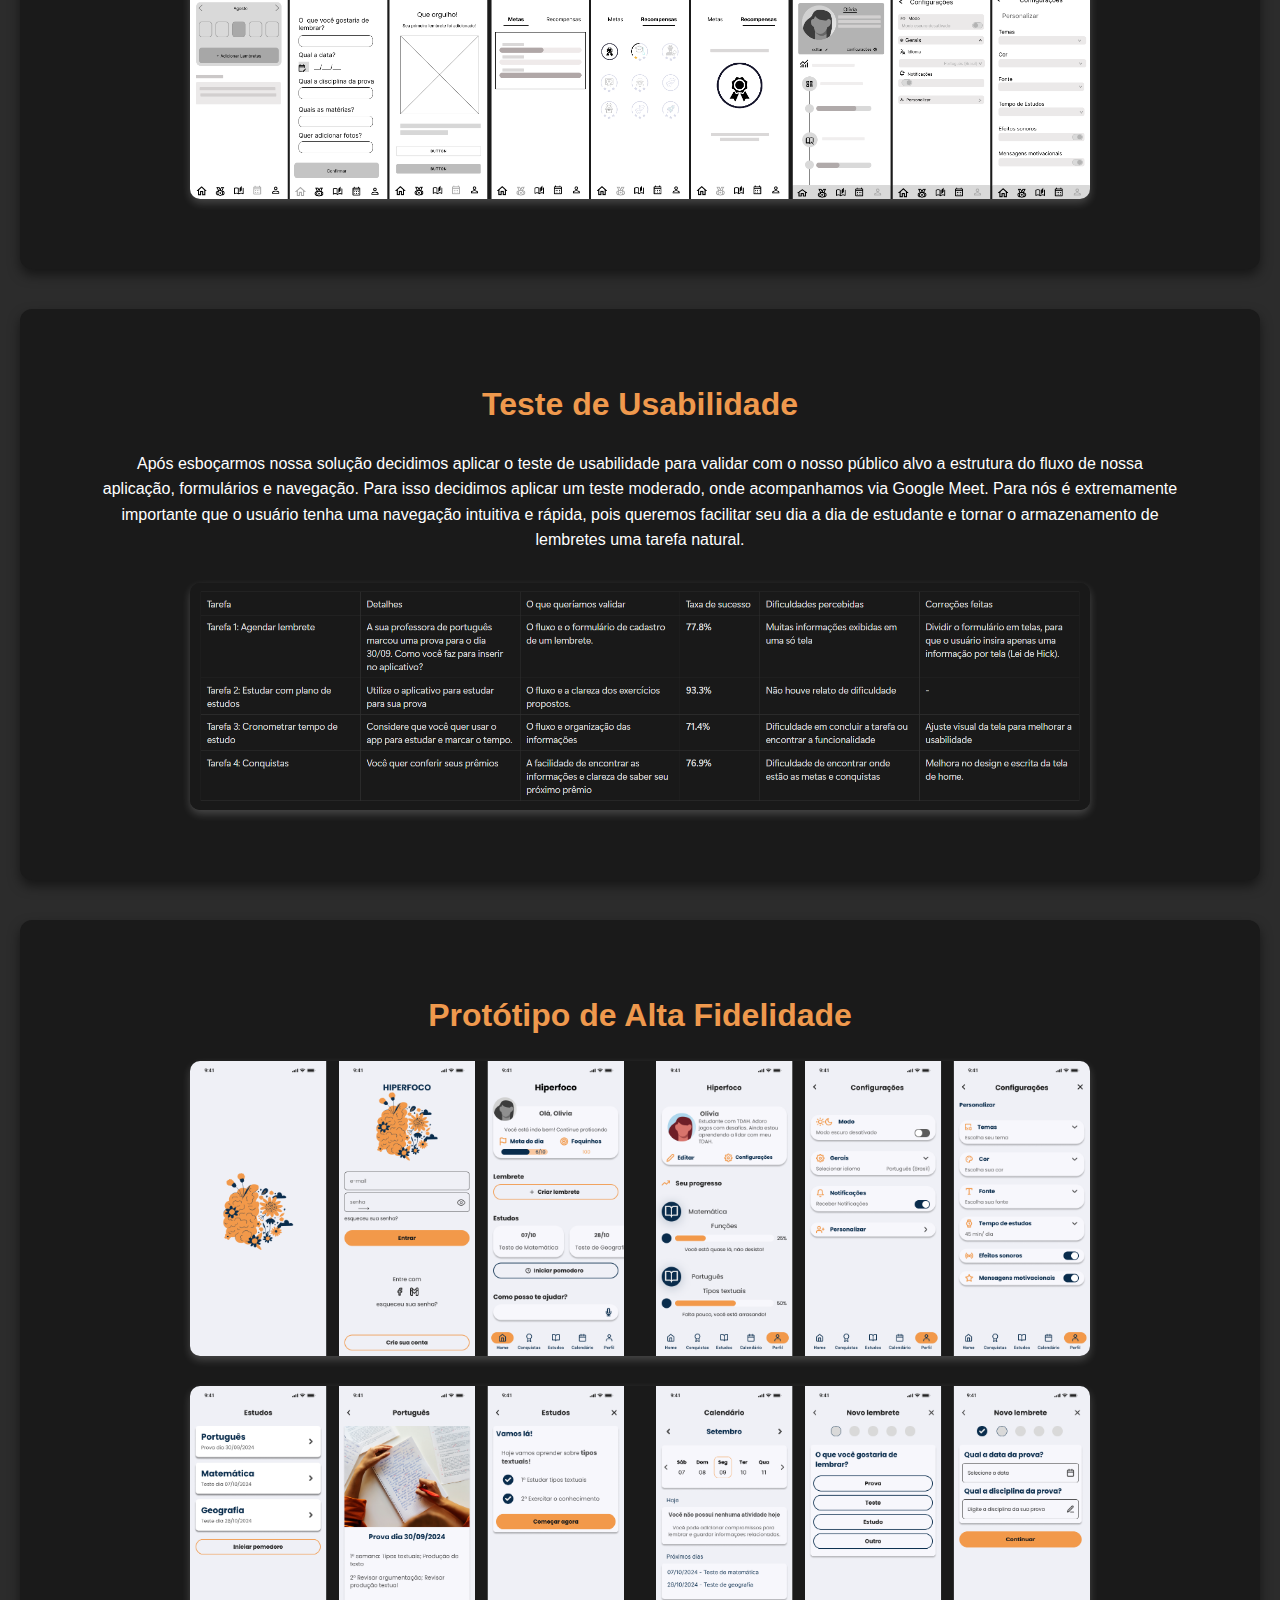
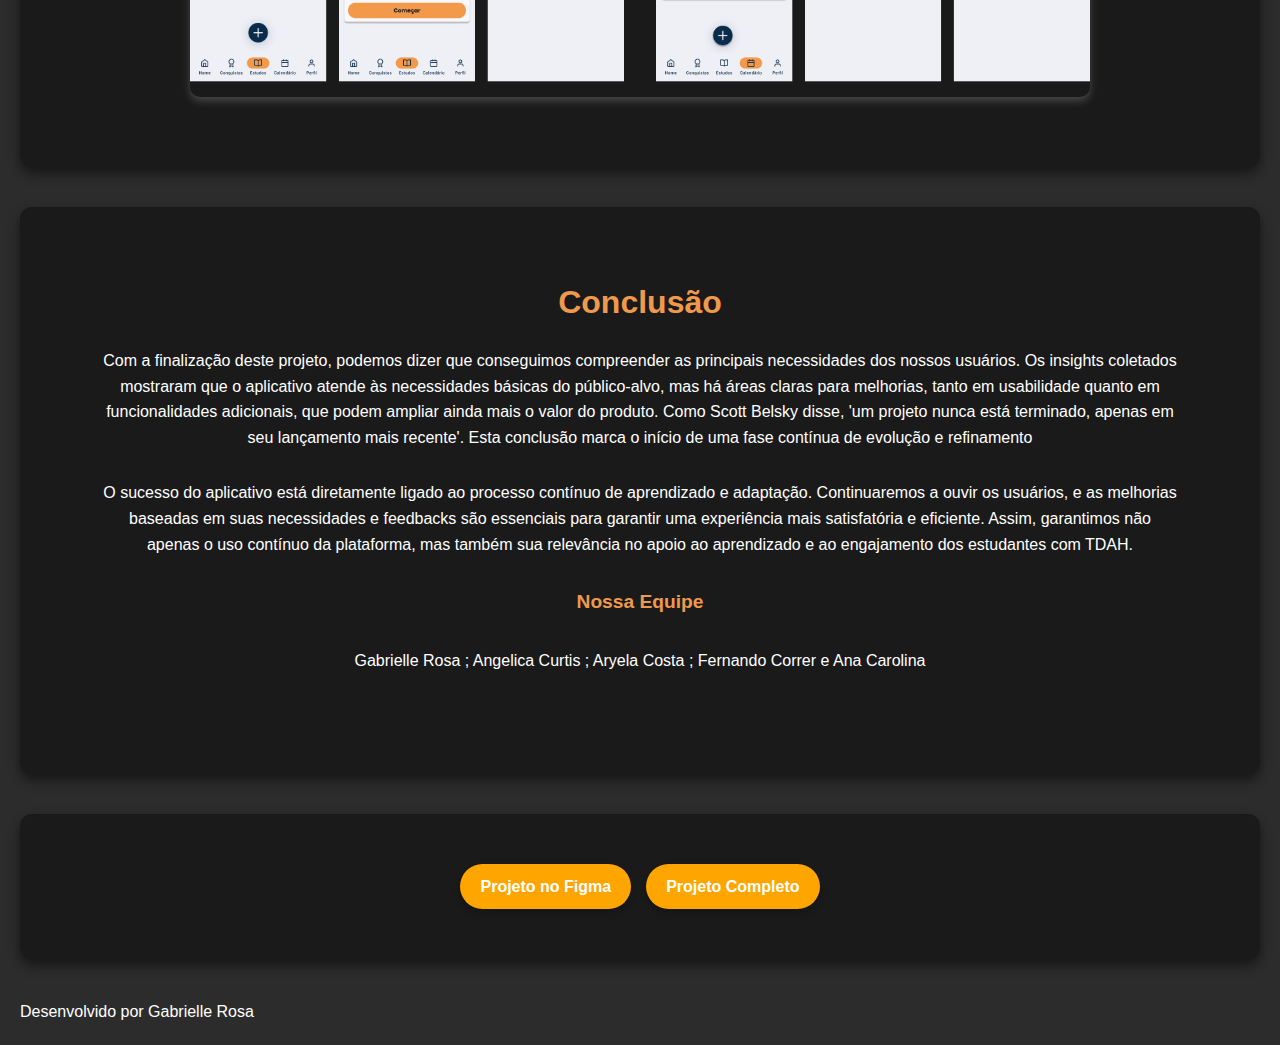
==== commit 991e51ba: "melhor commit" ====
--- a/Projetos/Projeto 1.html
+++ b/Projetos/Projeto 1.html
@@ -191,7 +191,7 @@
 
 
 <foote class="foote">
-    <p>© 2024 Gabrielle Rosa.</p>
+    <p>Desenvolvido por Gabrielle Rosa</p>
 </foote>
 
 
